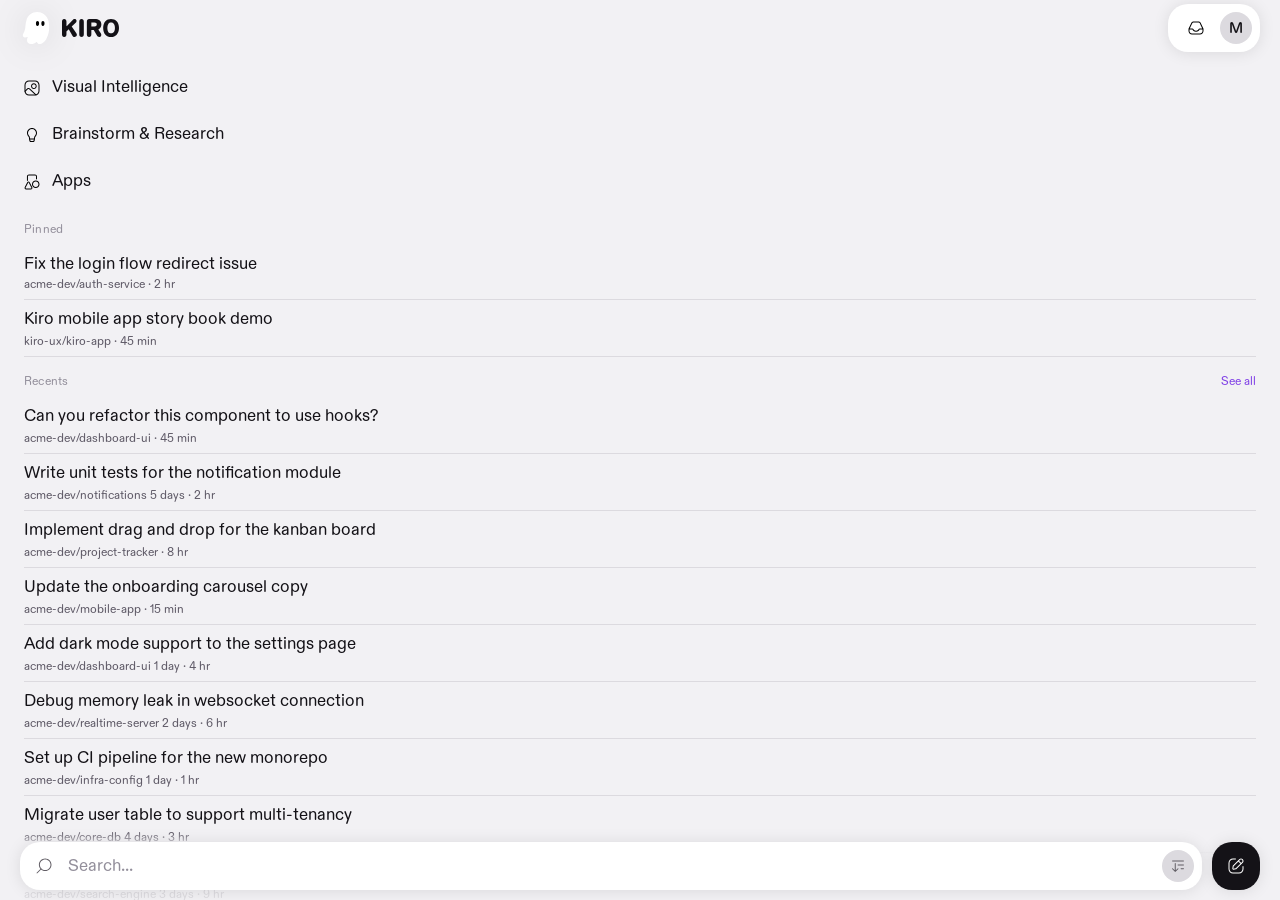
==== index.html @ 3283fa47 "Add new-chat empty-state page (Figma 1:2) Third screen newchat.html, reached from the menu's compose" ====
<!doctype html>
<html lang="en">
<head>
  <meta charset="utf-8" />
  <meta name="viewport" content="width=device-width, initial-scale=1, viewport-fit=cover, user-scalable=no, interactive-widget=resizes-content" />
  <title>Kiro</title>

  <link rel="manifest" href="./manifest.webmanifest" />
  <meta name="theme-color" content="#F2F1F4" />

  <!-- iOS PWA. `default` = dark status-bar glyphs on a light page; the
       page still extends behind the status bar via viewport-fit=cover. -->
  <meta name="apple-mobile-web-app-capable" content="yes" />
  <meta name="mobile-web-app-capable" content="yes" />
  <meta name="apple-mobile-web-app-status-bar-style" content="default" />
  <meta name="apple-mobile-web-app-title" content="Kiro" />
  <link rel="apple-touch-icon" href="./assets/kiro-app.png" />

  <link rel="icon" type="image/png" href="./assets/kiro-app.png" />
  <link rel="stylesheet" href="./styles.css?v=32" />
</head>
<body>
  <div class="app">

    <header class="top-bar">
      <a class="brand" href="#" aria-label="Kiro">
        <img class="brand__ghost" src="./assets/logo-kiro-ghost.svg" alt="" />
        <img class="brand__wordmark" src="./assets/logo-kiro-text.svg" alt="Kiro" />
      </a>
      <div class="top-bar__actions">
        <button class="icon-btn" aria-label="Inbox">
          <img class="icon icon-light" src="./assets/icon-inbox.svg" alt="" />
        </button>
        <button class="avatar-btn" data-sheet="sheet-profile" aria-label="Account">M</button>
      </div>
    </header>

    <main class="content" id="content">
      <section class="menu">

        <!-- Feature pills row -->
        <ul class="feature-list">
          <li>
            <button class="feature-item">
              <img class="icon icon-light" src="./assets/icon-image.svg" alt="" />
              <span class="feature-item__label">Visual Intelligence</span>
            </button>
          </li>
          <li>
            <button class="feature-item">
              <img class="icon icon-light" src="./assets/icon-lightbulb-empty.svg" alt="" />
              <span class="feature-item__label">Brainstorm &amp; Research</span>
            </button>
          </li>
          <li>
            <button class="feature-item">
              <img class="icon icon-light" src="./assets/icon-symbol-misc.svg" alt="" />
              <span class="feature-item__label">Apps</span>
            </button>
          </li>
        </ul>

        <!-- Pinned -->
        <div class="section">
          <header class="section-header">
            <h2 class="section-header__title">Pinned</h2>
          </header>
          <ul class="item-list">
            <li class="item">
              <a class="item__link" href="./chat.html">
                <p class="item__title">Fix the login flow redirect issue</p>
                <p class="item__meta">acme-dev/auth-service · 2 hr</p>
              </a>
            </li>
            <li class="item">
              <p class="item__title">Kiro mobile app story book demo</p>
              <p class="item__meta">kiro-ux/kiro-app · 45 min</p>
            </li>
          </ul>
        </div>

        <!-- Recents -->
        <div class="section">
          <header class="section-header">
            <h2 class="section-header__title">Recents</h2>
            <a class="section-header__action" href="#">See all</a>
          </header>
          <ul class="item-list">
            <li class="item">
              <p class="item__title">Can you refactor this component to use hooks?</p>
              <p class="item__meta">acme-dev/dashboard-ui · 45 min</p>
            </li>
            <li class="item">
              <p class="item__title">Write unit tests for the notification module</p>
              <p class="item__meta">acme-dev/notifications 5 days · 2 hr</p>
            </li>
            <li class="item">
              <p class="item__title">Implement drag and drop for the kanban board</p>
              <p class="item__meta">acme-dev/project-tracker · 8 hr</p>
            </li>
            <li class="item">
              <p class="item__title">Update the onboarding carousel copy</p>
              <p class="item__meta">acme-dev/mobile-app · 15 min</p>
            </li>
            <li class="item">
              <p class="item__title">Add dark mode support to the settings page</p>
              <p class="item__meta">acme-dev/dashboard-ui 1 day · 4 hr</p>
            </li>
            <li class="item">
              <p class="item__title">Debug memory leak in websocket connection</p>
              <p class="item__meta">acme-dev/realtime-server 2 days · 6 hr</p>
            </li>
            <li class="item">
              <p class="item__title">Set up CI pipeline for the new monorepo</p>
              <p class="item__meta">acme-dev/infra-config 1 day · 1 hr</p>
            </li>
            <li class="item">
              <p class="item__title">Migrate user table to support multi-tenancy</p>
              <p class="item__meta">acme-dev/core-db 4 days · 3 hr</p>
            </li>
            <li class="item">
              <p class="item__title">Review and optimize the search query performance</p>
              <p class="item__meta">acme-dev/search-engine 3 days · 9 hr</p>
            </li>
            <li class="item">
              <p class="item__title">Add analytics tracking to checkout flow</p>
              <p class="item__meta">acme-dev/storefront · 7 hr</p>
            </li>
            <li class="item">
              <p class="item__title">Why is this API returning 500 on staging?</p>
              <p class="item__meta">acme-dev/payments-api · 3 hr</p>
            </li>
          </ul>
        </div>

      </section>
    </main>

    <div class="bottom-bar bottom-bar--compose" role="search">
      <div class="search-row">
        <div class="search-field">
          <button class="icon-btn icon-btn--sm" aria-label="Search">
            <img class="icon icon-muted" src="./assets/icon-search.svg" alt="" />
          </button>
          <div class="search-input search-input--static" role="button" aria-label="Search" data-placeholder="Search..."></div>
          <button class="icon-btn icon-btn--inset-circle" aria-label="Sort">
            <img class="icon icon-muted" src="./assets/icon-sort-precedence.svg" alt="" />
          </button>
        </div>
        <a class="compose-btn" href="./newchat.html" aria-label="New chat">
          <img class="icon icon-on-dark" src="./assets/icon-edit.svg" alt="" />
        </a>
      </div>
    </div>

  </div>

  <!-- ============== PROFILE SHEET ============== -->
  <!-- One max-height bottom sheet whose body holds an in-place panel
       stack. Each list row inside the root panel can push a sub-panel
       (settings detail) into view; the back arrow pops back. The X
       close button only appears on the root panel. -->
  <dialog id="sheet-profile" class="sheet sheet--max" aria-labelledby="sheet-profile-title">
    <div class="sheet__panel">
      <div class="sheet__handle" aria-hidden="true"></div>
      <div class="sheet__view-stack">

      <!-- ROOT VIEW: profile / settings list -->
      <section class="sheet__view sheet__view--active" data-view="root">
        <header class="sheet__header">
          <button class="sheet__close" data-close aria-label="Close">
            <img class="icon icon-light" src="./assets/icon-close.svg" alt="" />
          </button>
          <div class="sheet__title-block">
            <h2 class="sheet__title" id="sheet-profile-title">my-email@gmail.com</h2>
            <p class="sheet__subtitle">Signed in with Github</p>
          </div>
          <span aria-hidden="true"></span>
        </header>
        <div class="sheet__body sheet__body--flush">
          <ul class="settings-list">
            <li class="settings-list__group">
              <button class="setting-row">
                <img class="setting-row__icon icon icon-muted" src="./assets/icon-account.svg" alt="" />
                <span class="setting-row__label">Profile</span>
                <img class="setting-row__chevron icon icon-subtle" src="./assets/icon-chevron-right.svg" alt="" />
              </button>
              <button class="setting-row">
                <img class="setting-row__icon icon icon-muted" src="./assets/icon-credit-card.svg" alt="" />
                <span class="setting-row__label">Billing</span>
                <span class="setting-row__value">Pro</span>
                <img class="setting-row__chevron icon icon-subtle" src="./assets/icon-chevron-right.svg" alt="" />
              </button>
              <button class="setting-row">
                <img class="setting-row__icon icon icon-muted" src="./assets/icon-graph-line.svg" alt="" />
                <span class="setting-row__label">Usage</span>
                <span class="setting-row__value">43%</span>
                <img class="setting-row__chevron icon icon-subtle" src="./assets/icon-chevron-right.svg" alt="" />
              </button>
            </li>
            <li class="settings-list__group">
              <button class="setting-row" data-nav="theme">
                <img class="setting-row__icon icon icon-muted" src="./assets/icon-brush.svg" alt="" />
                <span class="setting-row__label">Theme</span>
                <span class="setting-row__value" data-theme-current>System</span>
                <img class="setting-row__chevron icon icon-subtle" src="./assets/icon-chevron-right.svg" alt="" />
              </button>
              <button class="setting-row">
                <img class="setting-row__icon icon icon-muted" src="./assets/icon-globe.svg" alt="" />
                <span class="setting-row__label">Language</span>
                <span class="setting-row__value">English</span>
                <img class="setting-row__chevron icon icon-subtle" src="./assets/icon-chevron-right.svg" alt="" />
              </button>
              <button class="setting-row">
                <img class="setting-row__icon icon icon-muted" src="./assets/icon-bell.svg" alt="" />
                <span class="setting-row__label">Notifications</span>
                <img class="setting-row__chevron icon icon-subtle" src="./assets/icon-chevron-right.svg" alt="" />
              </button>
            </li>
            <li class="settings-list__group">
              <button class="setting-row">
                <img class="setting-row__icon icon icon-muted" src="./assets/icon-question.svg" alt="" />
                <span class="setting-row__label">Help &amp; Feedback</span>
                <img class="setting-row__chevron icon icon-subtle" src="./assets/icon-chevron-right.svg" alt="" />
              </button>
            </li>
            <li class="settings-list__group">
              <button class="setting-row setting-row--terminal">
                <img class="setting-row__icon icon icon-muted" src="./assets/icon-sign-out.svg" alt="" />
                <span class="setting-row__label">Log out</span>
              </button>
            </li>
          </ul>
        </div>
      </section>

      <!-- THEME VIEW -->
      <section class="sheet__view" data-view="theme" hidden>
        <header class="sheet__header">
          <button class="sheet__close" data-back aria-label="Back">
            <img class="icon icon-light" src="./assets/icon-arrow-left.svg" alt="" />
          </button>
          <div class="sheet__title-block">
            <h2 class="sheet__title">Theme</h2>
          </div>
          <span aria-hidden="true"></span>
        </header>
        <div class="sheet__body sheet__body--flush">
          <ul class="option-list" role="radiogroup" aria-label="Theme">
            <li>
              <button class="option-row option-row--selected" data-theme="system" role="radio" aria-checked="true">
                <span class="option-row__label">System</span>
                <img class="option-row__check icon icon-purple" src="./assets/icon-check.svg" alt="Selected" />
              </button>
            </li>
            <li>
              <button class="option-row" data-theme="dark" role="radio" aria-checked="false">
                <span class="option-row__label">Dark</span>
                <img class="option-row__check icon icon-purple" src="./assets/icon-check.svg" alt="Selected" />
              </button>
            </li>
            <li>
              <button class="option-row" data-theme="light" role="radio" aria-checked="false">
                <span class="option-row__label">Light</span>
                <img class="option-row__check icon icon-purple" src="./assets/icon-check.svg" alt="Selected" />
              </button>
            </li>
          </ul>
        </div>
      </section>

      </div><!-- /.sheet__view-stack -->
    </div>
  </dialog>

  <script src="./app.js?v=32"></script>
</body>
</html>
---- styles.css ----
/* ---------- Fonts ---------- */
@font-face {
  font-family: "AWS Diatype Rounded";
  font-weight: 300;
  font-style: normal;
  src: url("./fonts/AWSDiatypeRounded-Light.otf") format("opentype");
  font-display: swap;
}
@font-face {
  font-family: "AWS Diatype Rounded";
  font-weight: 400;
  font-style: normal;
  src: url("./fonts/AWSDiatypeRounded-Regular.otf") format("opentype");
  font-display: swap;
}
@font-face {
  font-family: "AWS Diatype Rounded";
  font-weight: 400;
  font-style: italic;
  src: url("./fonts/AWSDiatypeRounded-RegularItalic.otf") format("opentype");
  font-display: swap;
}
@font-face {
  font-family: "AWS Diatype Rounded";
  font-weight: 500;
  font-style: normal;
  src: url("./fonts/AWSDiatypeRounded-Medium.otf") format("opentype");
  font-display: swap;
}
@font-face {
  font-family: "AWS Diatype Rounded";
  font-weight: 700;
  font-style: normal;
  src: url("./fonts/AWSDiatypeRounded-Heavy.otf") format("opentype");
  font-display: swap;
}
@font-face {
  font-family: "AWS Diatype Rounded";
  font-weight: 700;
  font-style: italic;
  src: url("./fonts/AWSDiatypeRounded-HeavyItalic.otf") format("opentype");
  font-display: swap;
}

/* ---------- Design Tokens ---------- */
:root {
  /* Brand */
  --kiro-purple: #8E47FF;
  --kiro-white:  #FFFFFF;
  --kiro-plack:  #141217;
  --kiro-black:  #0A090B;

  /* Purple scale */
  --purple-100: #D2B6FF;
  --purple-200: #C19AFF;
  --purple-300: #B07FFF;
  --purple-400: #9F63FF;
  --purple-500: #8E48FF;
  --purple-600: #8041E6;
  --purple-700: #723ACC;
  --purple-800: #6332B2;
  --purple-900: #552B99;

  /* Prey (Gray) scale */
  --prey-100: #F2F1F4;
  --prey-200: #DCDADF;
  --prey-300: #C1BEC6;
  --prey-400: #938F9B;
  --prey-500: #5E5966;
  --prey-600: #4A464F;
  --prey-700: #352F3D;
  --prey-750: #28242E;
  --prey-800: #211D25;
  --prey-900: #19161D;

  /* Secondary — Blue */
  --blue-base: #4285F4;
  --blue-100: #DDEFFC; --blue-200: #B6D5FB; --blue-300: #90BAF9;
  --blue-400: #69A0F6; --blue-500: #4285F4; --blue-600: #3B78DC;
  --blue-700: #356AC3; --blue-800: #2E5DAB; --blue-900: #285092;

  /* Secondary — Teal */
  --teal-base: #00BBCC;
  --teal-100: #CCF4F7; --teal-200: #9FE6EB; --teal-300: #72D8DF;
  --teal-400: #45CBD3; --teal-500: #00BBCC; --teal-600: #01919F;
  --teal-700: #017B89; --teal-800: #016571; --teal-900: #014F59;

  /* Secondary — Green */
  --green-base: #00D466;
  --green-100: #CCF4DF; --green-200: #99E9BF; --green-300: #66DFA0;
  --green-400: #33D480; --green-500: #00D466; --green-600: #009B4B;
  --green-700: #008543; --green-800: #006F39; --green-900: #005930;

  /* Secondary — Yellow */
  --yellow-base: #FED300;
  --yellow-100: #FFF7CC; --yellow-200: #FCEB99; --yellow-300: #F6DD66;
  --yellow-400: #F0CF33; --yellow-500: #FED300; --yellow-600: #C6A600;
  --yellow-700: #A38A00; --yellow-800: #807000; --yellow-900: #5C5500;

  /* Secondary — Orange */
  --orange-base: #FF4507;
  --orange-100: #FFE6D5; --orange-200: #FFC6A3; --orange-300: #FFA370;
  --orange-400: #FF7F3D; --orange-500: #FF4507; --orange-600: #D84F00;
  --orange-700: #B84300; --orange-800: #973800; --orange-900: #752D00;

  /* Secondary — Red */
  --red-base: #FF0425;
  --red-100: #FFE0E3; --red-200: #FFB3BB; --red-300: #FF7A88;
  --red-400: #F94359; --red-500: #FF0425; --red-600: #DE112C;
  --red-700: #BC0E26; --red-800: #990B20; --red-900: #770819;

  /* Secondary — Pink */
  --pink-base: #EF15FF;
  --pink-100: #FCDDFE; --pink-200: #F8B4FB; --pink-300: #F28EF7;
  --pink-400: #E65DEB; --pink-500: #EF15FF; --pink-600: #B014BB;
  --pink-700: #9611A1; --pink-800: #7A0E84; --pink-900: #5E0B66;

  /* ---------- Theme: LIGHT (active) ----------
     Source-of-truth surface + foreground tokens. Component styles read
     through these so theming = swap variables. */
  --bg-app:        #F2F1F4;                    /* Prey/100 — page background */
  /* `--chrome-rgb` is the RGB triplet behind the top/bottom translucent
     chrome (consumed via rgba() so we can gradient-fade the alpha).
     Matches --bg-app so the gradient fades into the page seamlessly. */
  --chrome-rgb:    242, 241, 244;              /* Prey/100 */
  --bg-chrome:     rgba(var(--chrome-rgb), 0.85);
  --bg-surface:    #FFFFFF;                    /* raised surfaces (search field, action pill) */
  --bg-inverse:    var(--kiro-plack);          /* always-dark elements (compose btn) */
  --fg-default:    var(--kiro-plack);
  --fg-muted:      var(--prey-500);
  --fg-subtle:     var(--prey-400);
  --fg-accent:     var(--purple-600);          /* "See all" link */
  --fg-on-inverse: var(--kiro-white);          /* text/icons on --bg-inverse */
  --divider:       var(--prey-200);
  --pressed:       rgba(0, 0, 0, 0.04);
  --hairline:      rgba(0, 0, 0, 0.08);
  /* Soft drop shadow used on raised surfaces (search bar, compose btn,
     top-bar action pill). Dark theme uses `none`. */
  --shadow-soft:   0 1px 16px rgba(0, 0, 0, 0.10);
  /* Drop-shadow filter for "floating" SVG icons (e.g. brand ghost).
     Applied via filter:, not box-shadow, so it follows the silhouette. */
  --shadow-icon:   drop-shadow(0 1px 16px rgba(0, 0, 0, 0.10));

  /* Icon tint filters. Source SVGs are white; filter to target color.
     --filter-icon-fg = "match foreground" (theme-aware). */
  --filter-icon-fg:        brightness(0); /* white → black for light theme */
  --filter-icon-muted:     brightness(0) saturate(100%) invert(36%) sepia(7%) saturate(380%) hue-rotate(231deg) brightness(95%) contrast(86%); /* ≈ prey-500 */
  --filter-icon-subtle:    brightness(0) saturate(100%) invert(64%) sepia(7%) saturate(229%) hue-rotate(231deg) brightness(92%) contrast(86%); /* ≈ prey-400 */
  --filter-icon-on-inverse: none; /* stays white on dark surface */

  /* Wordmark fill (logo-kiro-text.svg is filled with Plack #141217). */
  --filter-wordmark: none; /* keep dark on light theme */

  /* ---------- Theme: DARK (commented — restore for dark mode) ----------
  --bg-app:        var(--kiro-black);
  --chrome-rgb:    10, 9, 11;
  --bg-chrome:     rgba(var(--chrome-rgb), 0.85);
  --bg-surface:    var(--prey-800);
  --bg-inverse:    var(--prey-100);
  --fg-default:    var(--kiro-white);
  --fg-muted:      var(--prey-300);
  --fg-subtle:     var(--prey-400);
  --fg-accent:     var(--purple-300);
  --fg-on-inverse: var(--kiro-plack);
  --divider:       var(--prey-700);
  --pressed:       rgba(255, 255, 255, 0.06);
  --hairline:      rgba(255, 255, 255, 0.06);
  --shadow-soft:   none;
  --shadow-icon:   none;

  --filter-icon-fg:        none;
  --filter-icon-muted:     brightness(0) saturate(100%) invert(64%) sepia(7%) saturate(229%) hue-rotate(231deg) brightness(92%) contrast(86%);
  --filter-icon-subtle:    brightness(0) saturate(100%) invert(80%) sepia(5%) saturate(150%) hue-rotate(231deg);
  --filter-icon-on-inverse: brightness(0);

  --filter-wordmark: invert(1) brightness(2);
  ---------------------------------------------------------------- */

  /* Fixed-bar heights (excluding safe-area) */
  --top-bar-h:    56px;
  --bottom-bar-h: 68px;

  /* Font stacks */
  --font-ui:     "AWS Diatype Rounded", -apple-system, BlinkMacSystemFont, "Helvetica Neue", Arial, sans-serif;
  --font-system: -apple-system, BlinkMacSystemFont, "SF Pro Text", "SF Pro", "Helvetica Neue", Arial, sans-serif;
  --font-mono:   Menlo, ui-monospace, SFMono-Regular, "SF Mono", Consolas, monospace;

  /* ---------- Typography ramps (single source of truth) ----------
     Each ramp is a font: shorthand. Components consume these via
     `font: var(--type-X);` instead of copying values — so adjusting a
     ramp here updates every component that uses it. */
  --type-h1:        400 28px/34px var(--font-ui);
  --type-h2:        600 22px/28px var(--font-ui);
  --type-h3:        600 20px/25px var(--font-ui);
  --type-h4:        500 15px/20px var(--font-ui);
  --type-primary:   400 17px/23px var(--font-ui);
  --type-secondary: 400 15px/20px var(--font-ui);
  --type-comment:   italic 400 15px/20px var(--font-ui);
  --type-caption:   400 12px/16px var(--font-ui);
  --type-micro:     400 11px/11px var(--font-ui);
  --type-code:      400 15px/23px var(--font-mono);
  --type-code-sm:   400 13px/20px var(--font-mono);
}

/* ---------- Page-to-page slide (same-document View Transitions) ----------
   Cross-document VT is unreliable in iOS PWA standalone, so app.js
   does SPA-style navigation: fetch the new page, swap .app + dialogs
   in the DOM, all inside `document.startViewTransition()`. The browser
   snapshots the old + new states and animates between them — no white
   flash, no JS-induced lag between leaving and entering animations.

   The direction is set on documentElement via `data-transition` right
   before the transition starts. */
::view-transition-group(root) {
  animation-duration: 0.32s;
  animation-timing-function: cubic-bezier(0.32, 0.72, 0, 1);
}
[data-transition="forward"]::view-transition-old(root) { animation: page-out-left 0.32s cubic-bezier(0.32, 0.72, 0, 1) both; }
[data-transition="forward"]::view-transition-new(root) { animation: page-in-right 0.32s cubic-bezier(0.32, 0.72, 0, 1) both; }
[data-transition="back"]::view-transition-old(root)    { animation: page-out-right 0.32s cubic-bezier(0.32, 0.72, 0, 1) both; }
[data-transition="back"]::view-transition-new(root)    { animation: page-in-left 0.32s cubic-bezier(0.32, 0.72, 0, 1) both; }

@keyframes page-out-left  { to   { transform: translateX(-30%); opacity: 0.5; } }
@keyframes page-in-right  { from { transform: translateX(100%); } }
@keyframes page-out-right { to   { transform: translateX(100%); } }
@keyframes page-in-left   { from { transform: translateX(-30%); opacity: 0.5; } }

/* ---------- Reset ---------- */
*,
*::before,
*::after {
  box-sizing: border-box;
}

html,
body {
  margin: 0;
  padding: 0;
  height: 100%;
  background: var(--bg-app);
  color: var(--fg-default);
  font-family: var(--font-ui);
  font-size: 17px;
  line-height: 22px;
  -webkit-font-smoothing: antialiased;
  -webkit-text-size-adjust: 100%;
  text-rendering: optimizeLegibility;
  overscroll-behavior-y: none;
}

body {
  /* Hard-lock the document so iOS can't scroll the layout viewport
     when the on-screen keyboard opens. Without this, focusing an input
     causes iOS to push the layout up and our `position: fixed` chrome
     rides off-screen. Scrolling happens inside .content. */
  position: fixed;
  inset: 0;
  overflow: hidden;
}

button {
  font-family: inherit;
  color: inherit;
  background: transparent;
  border: 0;
  padding: 0;
  cursor: pointer;
  -webkit-tap-highlight-color: transparent;
}

img {
  display: block;
  max-width: 100%;
}

/* ---------- Typography ramps ---------- */
.h1       { font: var(--type-h1); margin: 0; }
.h2       { font: var(--type-h2); margin: 0; }
.h3       { font: var(--type-h3); margin: 0; }
.h4       { font: var(--type-h4); margin: 0; }
.primary  { font: var(--type-primary); margin: 0; }
.secondary{ font: var(--type-secondary); margin: 0; color: var(--fg-muted); }
.comment  { font: var(--type-comment); margin: 0; color: var(--fg-muted); }
.caption  { font: var(--type-caption); margin: 0; }
.micro    { font: var(--type-micro); margin: 0; }
.code     { font: var(--type-code); letter-spacing: -0.03em; }
.code-sm  { font: var(--type-code-sm); letter-spacing: -0.03em; }

/* Inline emphasis. The browser's UA stylesheet sets <strong>/<b> to
   `font-weight: bold` (= 700); we override to 600 so emphasis matches
   the bold tier the ramp uses (h2/h3/h4 are all 600). */
strong, b { font-weight: 500; }

/* ---------- Icon color via CSS filter ----------
   Source SVGs are white. Filters tint white -> target color. The four
   classes are semantic — they read theme-aware filter variables so
   swapping themes only requires changing the :root vars. */
.icon {
  width: 16px;
  height: 16px;
  display: block;
}
.icon-light  { filter: var(--filter-icon-fg); }        /* theme foreground */
.icon-muted  { filter: var(--filter-icon-muted); }     /* secondary gray  */
.icon-subtle { filter: var(--filter-icon-subtle); }    /* tertiary gray   */
.icon-on-dark{ filter: var(--filter-icon-on-inverse); }/* always white-ish on --bg-inverse */
.icon-dark   { filter: brightness(0) saturate(100%); } /* always solid black */
.icon-purple { filter: brightness(0) saturate(100%) invert(35%) sepia(85%) saturate(3504%) hue-rotate(257deg) brightness(102%) contrast(102%); }

/* ---------- App shell ----------
   `.app` is sized to the VISUAL viewport by app.js (its height is set
   to `window.visualViewport.height` and it's translated by
   `visualViewport.offsetTop`). That makes it shrink to the area above
   the iOS keyboard, so the absolutely-positioned top/bottom bars and
   the scrollable content all track the visible region instead of the
   layout viewport. The `100lvh` here is just the pre-JS fallback. */
html, body { height: 100lvh; }
.app {
  position: fixed;
  top: 0;
  left: 0;
  right: 0;
  height: 100lvh;
  background: var(--bg-app);
}
@supports not (height: 100lvh) {
  html, body, .app { height: 100vh; }
}

/* ---------- Top bar ----------
   - `position: absolute` relative to .app (NOT fixed to the layout
     viewport) so it tracks the JS-resized .app and stays put when the
     iOS keyboard opens.
   - Includes env(safe-area-inset-top) of padding so its inner row
     clears the iOS status bar (which overlays translucently). */
.top-bar {
  position: absolute;
  top: 0;
  left: 0;
  right: 0;
  z-index: 10;
  height: calc(var(--top-bar-h) + env(safe-area-inset-top));
  padding: env(safe-area-inset-top) max(20px, env(safe-area-inset-right)) 0 max(20px, env(safe-area-inset-left));
  display: flex;
  align-items: center;
  justify-content: space-between;
  gap: 16px;
  /* Gradient that fades the BOTTOM edge of the top bar into the
     scrolling content beneath. No backdrop-filter: a blur on top of a
     translucent gradient produces a soupy double-treatment that the
     design intentionally avoids. */
  background: linear-gradient(
    to top,
    rgba(var(--chrome-rgb), 0) 0%,
    rgba(var(--chrome-rgb), 0.85) 30%,
    rgba(var(--chrome-rgb), 0.85) 100%
  );
}

.brand {
  display: inline-flex;
  align-items: center;
  gap: 10px;
  text-decoration: none;
  color: inherit;
  height: 48px;
}
.brand__ghost {
  height: 32px;
  width: auto;
  /* Floating ghost — drop-shadow follows the silhouette. Token swaps
     to `none` in dark theme via --shadow-icon. */
  filter: var(--shadow-icon);
}
.brand__wordmark {
  height: 18px;
  width: auto;
  /* SVG is filled with Plack; --filter-wordmark inverts on dark theme. */
  filter: var(--filter-wordmark);
}

/* Top-bar action pill — one container that holds two independent tap
   targets (inbox + avatar). The pill itself carries the bg + shadow;
   the children are flat. Matches Figma `header > overflow` (84x48,
   20-radius, white, drop-shadow 0/1/16 rgba(0,0,0,0.10)). */
.top-bar__actions {
  display: inline-flex;
  align-items: center;
  gap: 12px;
  height: 48px;
  padding: 0 8px 0 16px;
  background: var(--bg-surface);
  border-radius: 20px;
  box-shadow: var(--shadow-soft);
}

/* Default icon button — flat, used both inside the search field and
   inside the top-bar action pill. */
.icon-btn {
  width: 32px;
  height: 32px;
  display: inline-flex;
  align-items: center;
  justify-content: center;
  border-radius: 16px;
  background: transparent;
}
.icon-btn--sm { width: 32px; height: 32px; }
.icon-btn:active { background: var(--pressed); }

/* Inbox sits inside the action pill — no own bg, smaller hit box. */
.top-bar__actions .icon-btn {
  width: 24px;
  height: 32px;
  border-radius: 8px;
}

/* Avatar circle inside the action pill: 32x32, Prey/200 bg, dark "M". */
.avatar-btn {
  width: 32px;
  height: 32px;
  border-radius: 50%;
  background: var(--prey-200);
  color: var(--fg-default);
  font: var(--type-h4);                /* H4 */
  display: inline-flex;
  align-items: center;
  justify-content: center;
  flex: 0 0 auto;
}
.avatar-btn:active { background: var(--prey-300); }

/* ---------- Scrollable content ----------
   Fills the entire app shell. The fixed bars overlay it, so we pad
   the top and bottom by each bar's full height so the first/last bits
   of content aren't hidden behind them. */
.content {
  position: absolute;
  inset: 0;
  overflow-y: auto;
  overflow-x: hidden;
  -webkit-overflow-scrolling: touch;
  padding-top: calc(var(--top-bar-h) + env(safe-area-inset-top));
  padding-bottom: calc(var(--bottom-bar-h) + env(safe-area-inset-bottom));
  padding-left: env(safe-area-inset-left);
  padding-right: env(safe-area-inset-right);
}

/* ---------- Bottom bar (fixed) ----------
   Search + compose row. Pinned to the very bottom of the viewport so
   the input stays in reach. Its inner row sits above the home
   indicator; the gradient fade fills the safe-area zone and softly
   meets the scrolling content above. */
.bottom-bar {
  position: absolute;
  bottom: 0;
  left: 0;
  right: 0;
  z-index: 10;
  height: calc(var(--bottom-bar-h) + env(safe-area-inset-bottom));
  padding:
    10px
    max(20px, env(safe-area-inset-right))
    calc(10px + env(safe-area-inset-bottom))
    max(20px, env(safe-area-inset-left));
  background: linear-gradient(
    to bottom,
    rgba(var(--chrome-rgb), 0) 0%,
    rgba(var(--chrome-rgb), 0.85) 20%,
    rgba(var(--chrome-rgb), 0.85) 100%
  );
  /* No backdrop-filter — see top-bar note. */
}

.search-row {
  display: flex;
  align-items: center;
  gap: 10px;
  height: 48px;
}

.search-field {
  flex: 1;
  display: flex;
  align-items: center;
  gap: 4px;
  height: 48px;
  padding: 0 8px;
  background: var(--bg-surface);
  border-radius: 20px;
  box-shadow: var(--shadow-soft);
}

/* Search / chat input fields are <div contenteditable>, not <input>,
   so iOS doesn't attach the Form Assistant accessory bar (the row of
   ^ ⋁ ✓ above the keyboard). Placeholder is faked via a `::before`
   that reads `data-placeholder`, shown only while the field is empty
   and unfocused. */
.search-input {
  flex: 1;
  min-width: 0;
  height: 100%;
  background: transparent;
  border: 0;
  outline: none;
  color: var(--fg-default);
  font: var(--type-primary);                /* Primary */
  padding: 0 4px;
  display: flex;
  align-items: center;
  cursor: text;
  -webkit-user-select: text;
  user-select: text;
}
.search-input:empty:not(:focus)::before {
  content: attr(data-placeholder);
  color: var(--fg-subtle);
}
/* Menu search is a static affordance (a future dedicated search page),
   not an editable field — no keyboard, just a tappable target. */
.search-input--static {
  cursor: pointer;
}
.search-input--static::before {
  content: attr(data-placeholder);
  color: var(--fg-subtle);
}

.compose-btn {
  width: 48px;
  height: 48px;
  border-radius: 20px;
  background: var(--bg-inverse);
  color: var(--fg-on-inverse);
  display: inline-flex;
  align-items: center;
  justify-content: center;
  flex: 0 0 auto;
  box-shadow: var(--shadow-soft);
  text-decoration: none;
}
.compose-btn:active { opacity: 0.85; }

/* ---------- New-chat empty state (newchat.html) ---------- */
.empty-state {
  min-height: 100%;
  display: flex;
  flex-direction: column;
  align-items: center;
  justify-content: center;
  gap: 12px;
  padding: 24px;
  text-align: center;
}
.empty-state__ghost {
  width: 39px;
  height: 48px;
  filter: var(--shadow-icon);
}
.empty-state__text {
  display: flex;
  flex-direction: column;
  align-items: center;
  gap: 4px;
}
.empty-state__title {
  margin: 0;
  font: var(--type-h3);                /* H3 */
  color: var(--fg-default);
}
.empty-state__subtitle {
  margin: 0;
  font: var(--type-secondary);         /* Secondary */
  color: var(--fg-muted);
}

/* Bottom-bar variant: a single dashed "Connect to a repo" CTA button
   instead of a text input (Figma node 1:2). */
.bottom-bar--connect .connect-btn {
  display: flex;
  align-items: center;
  gap: 4px;
  width: 100%;
  height: 48px;
  padding: 8px;
  background: var(--bg-surface);
  border: 1px dashed var(--prey-300);
  border-radius: 20px;
  text-align: left;
  cursor: pointer;
}
.bottom-bar--connect .connect-btn:active { background: var(--prey-100); }
.connect-btn__icon {
  width: 32px;
  height: 32px;
  display: inline-flex;
  align-items: center;
  justify-content: center;
  flex: 0 0 auto;
}
.connect-btn__label {
  flex: 1;
  min-width: 0;
  font: var(--type-primary);           /* Primary */
  color: var(--fg-subtle);
  white-space: nowrap;
  overflow: hidden;
  text-overflow: ellipsis;
}

/* ---------- Menu screen ----------
   List rows stay edge-to-edge so tap area + :active highlight cover
   the full row. The divider line is drawn by a ::after pseudo-element
   inset 24px on each side, so it aligns with the content (which has
   24px horizontal padding) instead of running from screen edge to
   screen edge. */
.menu {
  display: flex;
  flex-direction: column;
  padding: 8px 0 24px;
}

/* Shared inset-divider rule. The `--row-inset` knob lets a parent
   override the inset if a screen needs a different alignment.
   Feature pills don't get a divider (they read as a tight grouping
   above the Pinned section). */
.item {
  --row-inset: 24px;
  position: relative;
}
.item::after {
  content: "";
  position: absolute;
  left:  var(--row-inset);
  right: var(--row-inset);
  bottom: 0;
  height: 1px;
  background: var(--divider);
  pointer-events: none;
}

/* Feature pills */
.feature-list {
  list-style: none;
  margin: 0;
  padding: 0;
  display: flex;
  flex-direction: column;
}
.feature-item {
  display: flex;
  align-items: center;
  gap: 12px;
  width: 100%;
  min-height: 46px;
  padding: 12px 24px;
  color: var(--fg-default);
}
.feature-item:active { background: var(--pressed); }
.feature-item__label {
  font: var(--type-primary);                /* Primary */
}

/* Section header — no rule below it. */
.section {
  display: flex;
  flex-direction: column;
}
.section-header {
  display: flex;
  align-items: center;
  justify-content: space-between;
  padding: 16px 24px 8px;
}
.section-header__title {
  margin: 0;
  font: var(--type-caption);                /* Caption */
  color: var(--fg-subtle);
  letter-spacing: 0.02em;
}
.section-header__action {
  font: var(--type-caption);                /* Caption */
  color: var(--fg-accent);
  text-decoration: none;
}
.section-header__action:active { opacity: 0.7; }

/* Item list */
.item-list {
  list-style: none;
  margin: 0;
  padding: 0;
}
.item {
  display: flex;
  flex-direction: column;
  gap: 2px;
  padding: 8px 24px;
  cursor: pointer;
}
.item:active { background: var(--pressed); }
.item__title {
  margin: 0;
  font: var(--type-primary);                /* Primary */
  color: var(--fg-default);
  /* Truncate to a single line like the Figma mock */
  overflow: hidden;
  text-overflow: ellipsis;
  white-space: nowrap;
}
.item__meta {
  margin: 0;
  font: var(--type-caption);                /* Caption */
  color: var(--fg-muted);
  overflow: hidden;
  text-overflow: ellipsis;
  white-space: nowrap;
}

/* =============================================================
   Chat screen (chat.html)
   ============================================================= */

/* Top-bar variant: pill menu button + left-aligned model selector +
   shared-pill right actions. Visual conventions stay aligned with the
   menu screen — same pill radius, same shadow, same safe-area math.
   Horizontal padding matches the bottom bar (20px) for symmetry. */
.top-bar--chat {
  gap: 12px;
  padding-left:  max(20px, env(safe-area-inset-left));
  padding-right: max(20px, env(safe-area-inset-right));
}

/* Single-button pill, used for the menu / back button on the chat
   screen. Same 48x48 / 20-radius / soft shadow as .top-bar__actions. */
.icon-btn--pill {
  width: 48px;
  height: 48px;
  border-radius: 20px;
  background: var(--bg-surface);
  box-shadow: var(--shadow-soft);
  text-decoration: none;
}
.icon-btn--pill:active { background: var(--prey-100); }

/* Small inset button used inside a parent pill / chat input.
   32x32, Prey/200 background. Two shapes:
     --inset-circle  = fully round (M avatar on menu, mic in chat input)
     --inset-rounded = squircle with 10px radius (new-chat on chat top bar)
   Chained with .icon-btn so the descendant rule `.top-bar__actions
   .icon-btn` (specificity 0,2,0) can't shrink them. */
.icon-btn.icon-btn--inset-circle,
.icon-btn.icon-btn--inset-rounded {
  width: 32px;
  height: 32px;
  background: var(--prey-200);
  flex: 0 0 auto;
}
.icon-btn.icon-btn--inset-circle  { border-radius: 50%; }
.icon-btn.icon-btn--inset-rounded { border-radius: 10px; }
.icon-btn.icon-btn--inset-circle:active,
.icon-btn.icon-btn--inset-rounded:active { background: var(--prey-300); }

/* Title block — left-aligned model selector + meta line. */
.chat-title {
  flex: 1;
  min-width: 0;
  display: flex;
  flex-direction: column;
  align-items: flex-start;
  justify-content: center;
  gap: 0;
}
.chat-title__selector {
  display: inline-flex;
  align-items: center;
  gap: 4px;
  background: transparent;
  padding: 0;
  max-width: 100%;
}
.chat-title__selector:active { opacity: 0.6; }
.chat-title__name {
  font: var(--type-h4);                /* H4 */
  color: var(--fg-default);
  white-space: nowrap;
  overflow: hidden;
  text-overflow: ellipsis;
}
.chat-title__caret { width: 16px; height: 16px; flex: 0 0 auto; }
.chat-title__meta {
  font: var(--type-micro);                /* Micro */
  color: var(--fg-muted);
  white-space: nowrap;
  overflow: hidden;
  text-overflow: ellipsis;
}

/* -------- Conversation -------- */

/* Figma `chat thread` (node 22:407): container padding 16/24/16/24.
   The rhythm has two scales:
     • inside an "agent response" (a chunk of agent text + op rows +
       asides + the action toolbar): 8px between rows
     • between the agent response and a user message: 16px
   We get both from a uniform 8px gap + 8px margin around user bubbles
   — no extra wrapper element needed. */
.conversation {
  display: flex;
  flex-direction: column;
  gap: 8px;
  padding: 16px 24px 24px;
}

.msg { display: flex; flex-direction: column; gap: 8px; }

.msg__text {
  margin: 0;
  font: var(--type-primary);                /* Primary */
  color: var(--fg-default);
}
.msg__text + .msg__text { margin-top: 0; }

.msg__list {
  margin: 0;
  padding-left: 20px;
  display: flex;
  flex-direction: column;
  gap: 2px;
  font: var(--type-primary);                /* Primary */
}

/* User message: right-aligned light-purple bubble. Figma spec:
   padding 12 all sides, Purple/600 @ 10% fill. The 8px block margin
   combines with the conversation's 8px gap to give a 16px breathing
   gap at every user ↔ agent boundary while leaving agent-internal
   rows at 8px. */
.msg--user {
  align-self: flex-end;
  max-width: 85%;
  margin: 8px 0;
  padding: 12px;
  background: rgba(128, 65, 230, 0.10);  /* Purple/600 @ 10% */
  border-radius: 16px 0 16px 16px;
}
.msg--user .msg__text { color: var(--purple-900); }
.msg--user .inline-code {
  background: rgba(85, 43, 153, 0.10);
  color: var(--purple-900);
}

/* Agent message: full-row text, no bubble. */
.msg--agent { align-self: stretch; }

/* Inline code (kept neutral on agent text, theme-color on user bubble) */
.inline-code {
  font: var(--type-code);                /* Code */
  background: rgba(0, 0, 0, 0.05);
  border-radius: 5px;
  padding: 1px 5px;
}

/* "Thinking" / secondary aside under an agent message. */
.msg__aside {
  margin: 0;
  padding: 0 0 0 12px;
  border-left: 2px solid var(--divider);
  color: var(--fg-muted);
  font: var(--type-comment);                /* Comment */
}
.msg__aside .inline-code { font-style: normal; }

/* Action row under each agent message (copy / share / 👍 / 👎 / retry).
   Figma "Chat Artifact Actions": gap 8px, sits flush at the 12px
   rhythm of the chat thread. */
.msg__actions {
  display: flex;
  align-items: center;
  gap: 8px;
  margin-top: 0;
}
.msg-action {
  width: 32px;
  height: 32px;
  border-radius: 8px;
  display: inline-flex;
  align-items: center;
  justify-content: center;
  background: transparent;
}
.msg-action:active { background: var(--pressed); }

/* -------- Agent operation row ----------
   Flat single-line row — NO container, NO bg, NO shadow. Tapping
   opens a bottom-sheet modal with the full detail (.sheet below).
   The chevron hints that tapping reveals more. */

/* Figma `agent-operation` component (23:6301): 20px content row with
   8px top/bottom padding (total ~36px tall) for a comfortable tap
   target, gap 6 between icon / kind / title / pill / chevron. The
   parent .msg supplies the 8px sibling gap; the 8px padding here
   pushes visible whitespace to 16px while keeping the whole row
   tappable. */
.op-row {
  display: flex;
  align-items: center;
  gap: 6px;
  width: 100%;
  padding: 8px 0;
  min-height: 36px;
  background: transparent;
  border: 0;
  text-align: left;
  cursor: pointer;
  color: inherit;
}
.op-row:active { opacity: 0.6; }

.op-row__icon {
  width: 16px;
  height: 16px;
  flex: 0 0 auto;
}

.op-row__kind {
  font: var(--type-secondary);                /* Secondary */
  color: var(--fg-muted);
  flex: 0 0 auto;
}
.op-row__title {
  flex: 1;
  min-width: 0;
  font: var(--type-code-sm);                /* Code-sm */
  color: var(--fg-muted);
  white-space: nowrap;
  overflow: hidden;
  text-overflow: ellipsis;
}

/* Inline file pill (e.g. "TS util.ts"): small gray rounded chip. */
.op-row__filepill {
  display: inline-flex;
  align-items: center;
  gap: 4px;
  padding: 1px 6px;
  background: var(--prey-200);
  border-radius: 5px;
  font: var(--type-code-sm);                /* Code-sm */
  color: var(--fg-muted);
  flex: 0 0 auto;
}
.op-row__filepill__ext {
  color: var(--yellow-700);
  font: var(--type-micro);                /* Micro */
  padding: 0 4px;
  letter-spacing: 0.02em;
  text-transform: uppercase;
}

/* Status / count badges on the right edge of the row. */
.op-row__pill {
  font: var(--type-caption);                /* Caption */
  padding: 3px 8px;
  border-radius: 999px;
  letter-spacing: 0.02em;
  flex: 0 0 auto;
}
.op-row__pill--ok   { background: var(--green-100); color: var(--green-700); }
.op-row__pill--fail { background: var(--red-100);   color: var(--red-700); }
.op-row__pill--warn { background: var(--yellow-100); color: var(--yellow-700); }

.op-row__stat { font: var(--type-code-sm); flex: 0 0 auto; }  /* Code-sm */
.op-row__stat--add { color: var(--green-700); }
.op-row__stat--del { color: var(--red-700); }

.op-row__chevron { width: 16px; height: 16px; flex: 0 0 auto; }

/* -------- Bottom sheet modal ----------
   Built on top of <dialog> so we get free focus management + ESC to
   close + native ::backdrop. Two height variants:
     .sheet--half  → 50dvh
     .sheet--max   → ~92dvh (leaves ~60px under the status bar) */

/* The <dialog> element needs to fill the visual viewport explicitly —
   UA stylesheet sets width/height to fit-content, which collapses the
   box and leaves the bottom-anchored panel invisible.
   Open/close animation uses `@starting-style` + `transition-behavior:
   allow-discrete` (Safari 17.4+) so the dialog fades + the panel
   slides up ~10% on open, and reverses on close. */
dialog.sheet {
  position: fixed;
  top: 0;
  left: 0;
  right: 0;
  bottom: 0;
  width: auto;
  height: auto;
  max-width: none;
  max-height: none;
  margin: 0;
  padding: 0;
  border: 0;
  background: transparent;
  color: inherit;
  overflow: visible;
  opacity: 0;
  transition:
    opacity 0.24s ease,
    display 0.24s allow-discrete,
    overlay 0.24s allow-discrete;
}
dialog.sheet[open] { opacity: 1; }
@starting-style {
  dialog.sheet[open] { opacity: 0; }
}

dialog.sheet::backdrop {
  background-color: rgba(0, 0, 0, 0);
  backdrop-filter: blur(2px);
  -webkit-backdrop-filter: blur(2px);
  transition:
    background-color 0.24s ease,
    display 0.24s allow-discrete,
    overlay 0.24s allow-discrete;
}
dialog.sheet[open]::backdrop {
  background-color: rgba(0, 0, 0, 0.40);
}
@starting-style {
  dialog.sheet[open]::backdrop { background-color: rgba(0, 0, 0, 0); }
}

/* Floating panel — 8px from screen edges per Figma 131:11425. The
   asymmetric corner radii (36px top, 56px bottom) come from the same
   spec. `overflow: hidden` clips the inner views to that shape. */
.sheet__panel {
  position: absolute;
  left: 8px;
  right: 8px;
  bottom: 8px;
  display: flex;
  flex-direction: column;
  background: var(--bg-surface);
  border-radius: 36px 36px 56px 56px;
  overflow: hidden;
  padding-bottom: env(safe-area-inset-bottom);
  box-shadow: 0 -8px 32px rgba(0, 0, 0, 0.12);
  max-height: calc(100dvh - 60px - 8px);
  transform: translateY(10%);
  transition:
    transform 0.28s cubic-bezier(0.32, 0.72, 0, 1),
    height 0.28s cubic-bezier(0.32, 0.72, 0, 1);
}
dialog.sheet[open] .sheet__panel { transform: translateY(0); }
@starting-style {
  dialog.sheet[open] .sheet__panel { transform: translateY(10%); }
}
.sheet--half .sheet__panel { height: 50dvh; }
.sheet--max  .sheet__panel { height: calc(100dvh - 60px - 8px); }

.sheet__handle {
  width: 36px;
  height: 5px;
  border-radius: 999px;
  background: var(--prey-300);
  margin: 8px auto 4px;
  flex: 0 0 auto;
}

.sheet__header {
  display: grid;
  grid-template-columns: 48px 1fr 48px;
  align-items: center;
  padding: 8px 16px 16px;
  flex: 0 0 auto;
}
/* 48×48 with 20px radius — same shape as the top-bar `.icon-btn--pill`
   on the menu screen, NOT a circle (which would need radius = 24). */
.sheet__close {
  width: 48px;
  height: 48px;
  border-radius: 20px;
  background: var(--bg-surface);
  box-shadow: var(--shadow-soft);
  display: inline-flex;
  align-items: center;
  justify-content: center;
}
.sheet__close:active { background: var(--prey-100); }
.sheet__title-block {
  text-align: center;
  display: flex;
  flex-direction: column;
  align-items: center;
  gap: 2px;
  min-width: 0;
}
.sheet__title {
  margin: 0;
  font: var(--type-h4);                /* H4 */
  color: var(--fg-default);
}
.sheet__subtitle {
  margin: 0;
  font: var(--type-caption);                /* Caption */
  color: var(--fg-muted);
}

.sheet__body {
  flex: 1;
  overflow-y: auto;
  -webkit-overflow-scrolling: touch;
  padding: 0 16px 24px;
}
/* List-style bodies use 0 horizontal padding so rows can render edge-
   to-edge and own their own inset. */
.sheet__body--flush { padding-left: 0; padding-right: 0; }

/* ---------- Sheet view stack ----------
   A single sheet can contain multiple views (root settings + drill-in
   sub-panels). They all overlap inside .sheet__view-stack; only one
   is fully visible at a time. Forward navigation pushes the previous
   view to the left while the next slides in from the right (and the
   reverse for going back).

   Forward = depth grows (root → theme). Back = depth shrinks. */
.sheet__view-stack {
  position: relative;
  flex: 1;
  min-height: 0;
  overflow: hidden;
}

.sheet__view {
  position: absolute;
  inset: 0;
  display: flex;
  flex-direction: column;
  /* Opaque background is critical — without it the leaving view shows
     through the entering view during the slide, which looks buggy. */
  background: var(--bg-surface);
}
.sheet__view[hidden] { display: none; }

/* Forward push: previous view slides 30% left as the new one rides in
   from 100% right. Symmetric pop for going back. */
.sheet__view--enter-from-right { animation: sheet-view-in-right 0.28s cubic-bezier(0.32, 0.72, 0, 1) both; }
.sheet__view--leave-to-left    { animation: sheet-view-out-left 0.28s cubic-bezier(0.32, 0.72, 0, 1) both; }
.sheet__view--enter-from-left  { animation: sheet-view-in-left 0.28s cubic-bezier(0.32, 0.72, 0, 1) both; }
.sheet__view--leave-to-right   { animation: sheet-view-out-right 0.28s cubic-bezier(0.32, 0.72, 0, 1) both; }

@keyframes sheet-view-in-right  { from { transform: translateX(100%); } to { transform: translateX(0); } }
@keyframes sheet-view-out-left  { from { transform: translateX(0); }    to { transform: translateX(-30%); } }
@keyframes sheet-view-in-left   { from { transform: translateX(-30%); } to { transform: translateX(0); } }
@keyframes sheet-view-out-right { from { transform: translateX(0); }    to { transform: translateX(100%); } }

/* ---------- Settings list (profile sheet) ---------- */
.settings-list {
  list-style: none;
  margin: 0;
  padding: 0;
}
/* Groups stack edge-to-edge for the tap target / :active highlight,
   but the divider between them is inset 20px on each side to match
   the panel's content padding. */
.settings-list__group {
  position: relative;
  padding: 4px 0;
}
.settings-list__group:not(:last-child)::after {
  content: "";
  position: absolute;
  left: 20px;
  right: 20px;
  bottom: 0;
  height: 1px;
  background: var(--divider);
  pointer-events: none;
}

.setting-row {
  display: flex;
  align-items: center;
  gap: 16px;
  width: 100%;
  min-height: 48px;
  padding: 8px 20px;
  background: transparent;
  border: 0;
  cursor: pointer;
  text-align: left;
  color: inherit;
}
.setting-row:active { background: var(--pressed); }

.setting-row__icon {
  width: 20px;
  height: 20px;
  flex: 0 0 auto;
}
.setting-row__label {
  flex: 1;
  font: var(--type-primary);                /* Primary */
  color: var(--fg-default);
}
.setting-row__value {
  font: var(--type-secondary);              /* Secondary */
  color: var(--fg-muted);
  flex: 0 0 auto;
}
/* Chevron container 20×20 (the SVG glyph itself is ~6×11 within the
   16×16 viewBox, so the larger container brings the visible chevron
   up to the ~16px the design calls for). */
.setting-row__chevron {
  width: 20px;
  height: 20px;
  flex: 0 0 auto;
}
/* Rows like "Log out" don't drill into anything. */
.setting-row--terminal { color: var(--fg-default); }

/* ---------- Option list (radio rows, e.g. theme) ---------- */
.option-list {
  list-style: none;
  margin: 0;
  padding: 4px 0;
}
.option-row {
  display: flex;
  align-items: center;
  gap: 16px;
  width: 100%;
  min-height: 48px;
  padding: 8px 24px;
  background: transparent;
  border: 0;
  cursor: pointer;
  text-align: left;
  color: inherit;
}
.option-row:active { background: var(--pressed); }
.option-row__label {
  flex: 1;
  font: var(--type-primary);                /* Primary */
  color: var(--fg-default);
}
.option-row__check {
  width: 16px;
  height: 16px;
  flex: 0 0 auto;
  visibility: hidden;
}
.option-row--selected .option-row__check { visibility: visible; }

.sheet__section-label {
  margin: 12px 0 6px;
  font: var(--type-caption);                /* Caption */
  color: var(--fg-subtle);
  letter-spacing: 0.02em;
}

.sheet__code {
  margin: 0;
  padding: 12px;
  font: var(--type-code-sm);                /* Code-sm */
  background: var(--prey-100);
  border-radius: 10px;
  color: var(--fg-default);
  overflow-x: auto;
  white-space: pre;
}

.sheet__diff {
  margin: 0;
  padding: 0;
  font: var(--type-code);                /* Code */
  background: var(--prey-100);
  color: var(--fg-default);
  overflow-x: auto;
  white-space: pre;
  display: grid;
  grid-template-columns: auto 1fr;
}
.sheet__diff .ln {
  color: var(--fg-subtle);
  padding: 0 14px;
  user-select: none;
  text-align: right;
}
.sheet__diff .code { padding: 0 8px 0 0; }
.sheet__diff .row-add .ln,
.sheet__diff .row-add .code { background: var(--green-100); color: var(--green-900); }
.sheet__diff .row-del .ln,
.sheet__diff .row-del .code { background: var(--red-100); color: var(--red-900); text-decoration: line-through; }

/* Code highlighting tokens shared by .sheet__code and inline op bodies. */
.hl-prompt   { color: var(--green-700); }
.hl-comment  { color: var(--fg-subtle); }
.hl-string   { color: var(--orange-700); }
.hl-keyword  { color: var(--purple-700); }
.hl-hash     { color: var(--blue-700); }
.hl-added    { color: var(--green-700); display: block; background: var(--green-100); margin: 0 -14px; padding: 0 14px; }
.hl-removed  { color: var(--red-700);   display: block; background: var(--red-100);   margin: 0 -14px; padding: 0 14px; text-decoration: line-through; }

/* -------- Bottom bar variant for chat ----------
   This is a CHAT INPUT, not a search field — it's purpose-built for
   sending messages, hence its own class. Layout: + action on the
   left, free-form text input in the middle, mic in a Prey/200 circle
   on the right. The surrounding rounded white pill carries the
   --shadow-soft and 20px radius the menu screen's search field uses. */

.chat-input {
  display: flex;
  align-items: center;
  gap: 4px;
  height: 48px;
  padding: 8px;
  background: var(--bg-surface);
  border-radius: 20px;
  box-shadow: var(--shadow-soft);
}
.chat-input__field {
  flex: 1;
  min-width: 0;
  height: 100%;
  background: transparent;
  border: 0;
  outline: none;
  color: var(--fg-default);
  font: var(--type-primary);                /* Primary */
  padding: 0 4px;
  display: flex;
  align-items: center;
  cursor: text;
  -webkit-user-select: text;
  user-select: text;
}
.chat-input__field:empty:not(:focus)::before {
  content: attr(data-placeholder);
  color: var(--fg-subtle);
}

/* Item link wrapper — turns a whole .item into a tappable navigation
   target without changing its visual layout. */
.item__link {
  display: block;
  color: inherit;
  text-decoration: none;
}
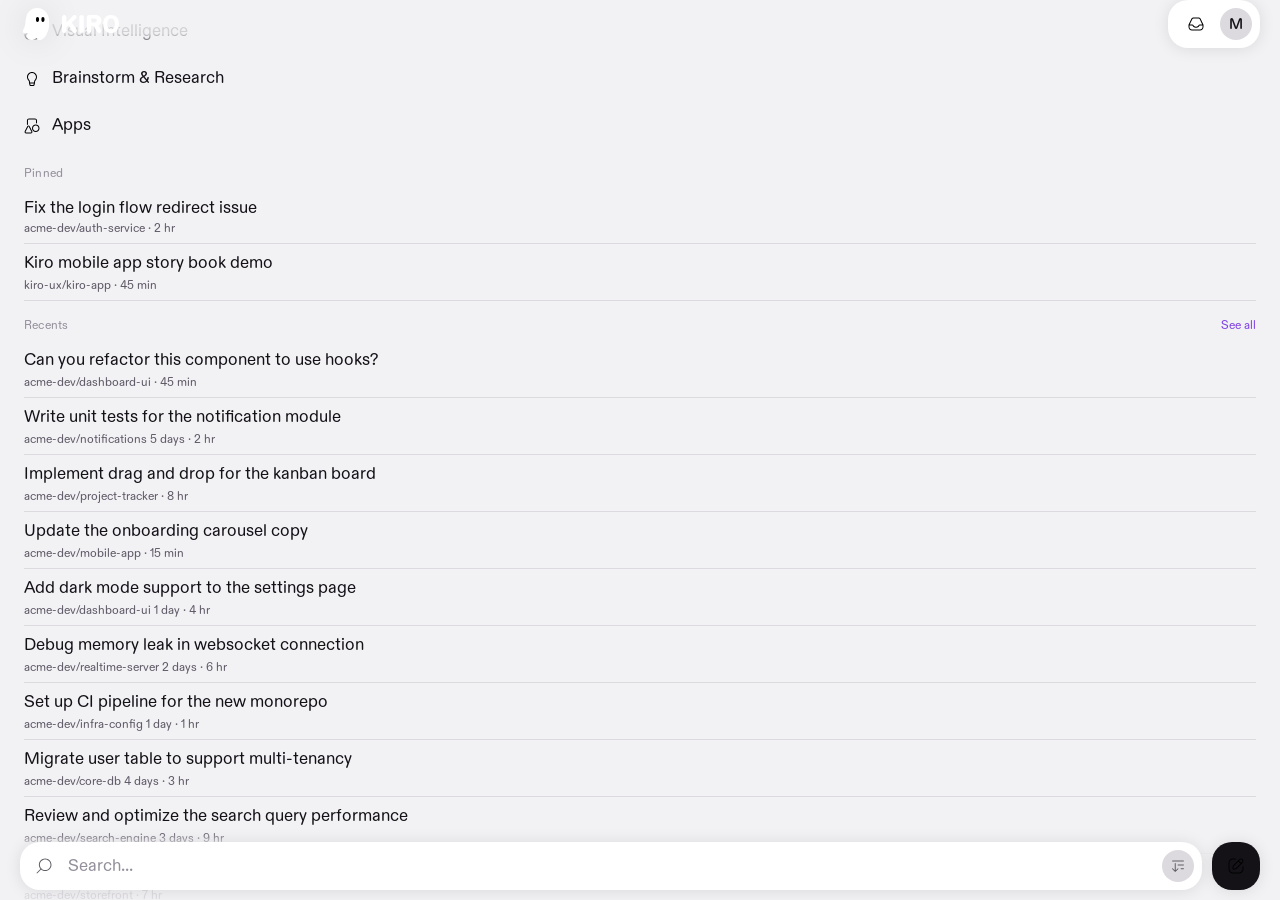
==== commit a654172c: "Swap to chat input on repo select; add repo dropdown; fix accent icon tint Selecting a repository no" ====
--- a/index.html
+++ b/index.html
@@ -17,7 +17,7 @@
   <link rel="apple-touch-icon" href="./assets/kiro-app.png" />
 
   <link rel="icon" type="image/png" href="./assets/kiro-app.png" />
-  <link rel="stylesheet" href="./styles.css?v=32" />
+  <link rel="stylesheet" href="./styles.css?v=37" />
 </head>
 <body>
   <div class="app">
@@ -273,6 +273,6 @@
     </div>
   </dialog>
 
-  <script src="./app.js?v=32"></script>
+  <script src="./app.js?v=37"></script>
 </body>
 </html>
--- a/styles.css
+++ b/styles.css
@@ -146,6 +146,7 @@
   --filter-icon-fg:        brightness(0); /* white → black for light theme */
   --filter-icon-muted:     brightness(0) saturate(100%) invert(36%) sepia(7%) saturate(380%) hue-rotate(231deg) brightness(95%) contrast(86%); /* ≈ prey-500 */
   --filter-icon-subtle:    brightness(0) saturate(100%) invert(64%) sepia(7%) saturate(229%) hue-rotate(231deg) brightness(92%) contrast(86%); /* ≈ prey-400 */
+  --filter-icon-accent:    brightness(0) saturate(100%) invert(15%) sepia(94%) saturate(2754%) hue-rotate(257deg) brightness(134%) contrast(81%); /* ≈ purple-600 (--fg-accent) */
   --filter-icon-on-inverse: none; /* stays white on dark surface */
 
   /* Wordmark fill (logo-kiro-text.svg is filled with Plack #141217). */
@@ -171,6 +172,7 @@
   --filter-icon-fg:        none;
   --filter-icon-muted:     brightness(0) saturate(100%) invert(64%) sepia(7%) saturate(229%) hue-rotate(231deg) brightness(92%) contrast(86%);
   --filter-icon-subtle:    brightness(0) saturate(100%) invert(80%) sepia(5%) saturate(150%) hue-rotate(231deg);
+  --filter-icon-accent:    brightness(0) saturate(100%) invert(50%) sepia(70%) saturate(3800%) hue-rotate(230deg) brightness(120%) contrast(99%); /* ≈ purple-300 (--fg-accent, dark) */
   --filter-icon-on-inverse: brightness(0);
 
   --filter-wordmark: invert(1) brightness(2);
@@ -306,6 +308,7 @@
 .icon-on-dark{ filter: var(--filter-icon-on-inverse); }/* always white-ish on --bg-inverse */
 .icon-dark   { filter: brightness(0) saturate(100%); } /* always solid black */
 .icon-purple { filter: brightness(0) saturate(100%) invert(35%) sepia(85%) saturate(3504%) hue-rotate(257deg) brightness(102%) contrast(102%); }
+.icon-accent { filter: var(--filter-icon-accent); }    /* matches --fg-accent (Purple/600) */
 
 /* ---------- App shell ----------
    `.app` is sized to the VISUAL viewport by app.js (its height is set
@@ -471,6 +474,10 @@
   );
   /* No backdrop-filter — see top-bar note. */
 }
+/* Author rules below set no `display`, so the UA [hidden] already
+   hides the bar — but state it explicitly so a future display rule
+   can't silently un-hide it (same guard as .sheet__view[hidden]). */
+.bottom-bar[hidden] { display: none; }
 
 .search-row {
   display: flex;
@@ -603,6 +610,37 @@
   min-width: 0;
   font: var(--type-primary);           /* Primary */
   color: var(--fg-subtle);
+  white-space: nowrap;
+  overflow: hidden;
+  text-overflow: ellipsis;
+}
+/* Repo / branch dropdown under the empty-state subtitle. Shown once a
+   repo is picked; tapping it re-opens the connect-repo sheet. Accent
+   color + branch glyph per Figma 66:3588. */
+.repo-pill {
+  display: inline-flex;
+  align-items: center;
+  gap: 6px;
+  align-self: center;
+  max-width: 100%;
+  margin-top: 4px;
+  padding: 4px 8px;
+  background: transparent;
+  border: 0;
+  cursor: pointer;
+}
+.repo-pill[hidden] { display: none; }
+.repo-pill:active { opacity: 0.7; }
+.repo-pill__icon,
+.repo-pill__caret {
+  width: 16px;
+  height: 16px;
+  flex: 0 0 auto;
+}
+.repo-pill__label {
+  min-width: 0;
+  font: var(--type-secondary);         /* Secondary */
+  color: var(--fg-accent);
   white-space: nowrap;
   overflow: hidden;
   text-overflow: ellipsis;
@@ -1252,6 +1290,82 @@
 }
 .option-row--selected .option-row__check { visibility: visible; }
 
+/* ---------- Repo list (connect-repo sheet) ----------
+   Grouped, single-select. Section headers reuse the Caption ramp /
+   subtle color of the menu's .section-header__title. Rows have no
+   dividers (matches Figma 70:8645). */
+.repo-list {
+  padding: 4px 0 8px;
+}
+.repo-list__header {
+  margin: 0;
+  padding: 16px 24px 8px;
+  font: var(--type-caption);                /* Caption */
+  color: var(--fg-subtle);
+  letter-spacing: 0.02em;
+}
+.repo-row {
+  display: flex;
+  align-items: center;
+  gap: 16px;
+  width: 100%;
+  min-height: 47px;
+  padding: 12px 24px;
+  background: transparent;
+  border: 0;
+  cursor: pointer;
+  text-align: left;
+  color: inherit;
+}
+.repo-row:active { background: var(--pressed); }
+.repo-row__icon {
+  width: 16px;
+  height: 16px;
+  flex: 0 0 auto;
+}
+.repo-row__label {
+  flex: 1;
+  min-width: 0;
+  font: var(--type-primary);                /* Primary */
+  color: var(--fg-default);
+  overflow: hidden;
+  text-overflow: ellipsis;
+  white-space: nowrap;
+}
+.repo-row__check {
+  width: 16px;
+  height: 16px;
+  flex: 0 0 auto;
+  visibility: hidden;
+}
+.repo-row--selected .repo-row__check { visibility: visible; }
+
+/* ---------- Sheet footer (pinned search + action) ----------
+   Sits below the scrolling body, flush to the panel bottom. The panel
+   already adds env(safe-area-inset-bottom), so the footer only needs
+   its own visual padding. */
+.sheet__footer {
+  flex: 0 0 auto;
+  display: flex;
+  align-items: center;
+  gap: 10px;
+  padding: 8px 16px 16px;
+}
+.sheet__footer .search-field { flex: 1; }
+.repo-refresh-btn {
+  width: 48px;
+  height: 48px;
+  border-radius: 50%;
+  background: var(--bg-inverse);
+  color: var(--fg-on-inverse);
+  display: inline-flex;
+  align-items: center;
+  justify-content: center;
+  flex: 0 0 auto;
+  box-shadow: var(--shadow-soft);
+}
+.repo-refresh-btn:active { opacity: 0.85; }
+
 .sheet__section-label {
   margin: 12px 0 6px;
   font: var(--type-caption);                /* Caption */
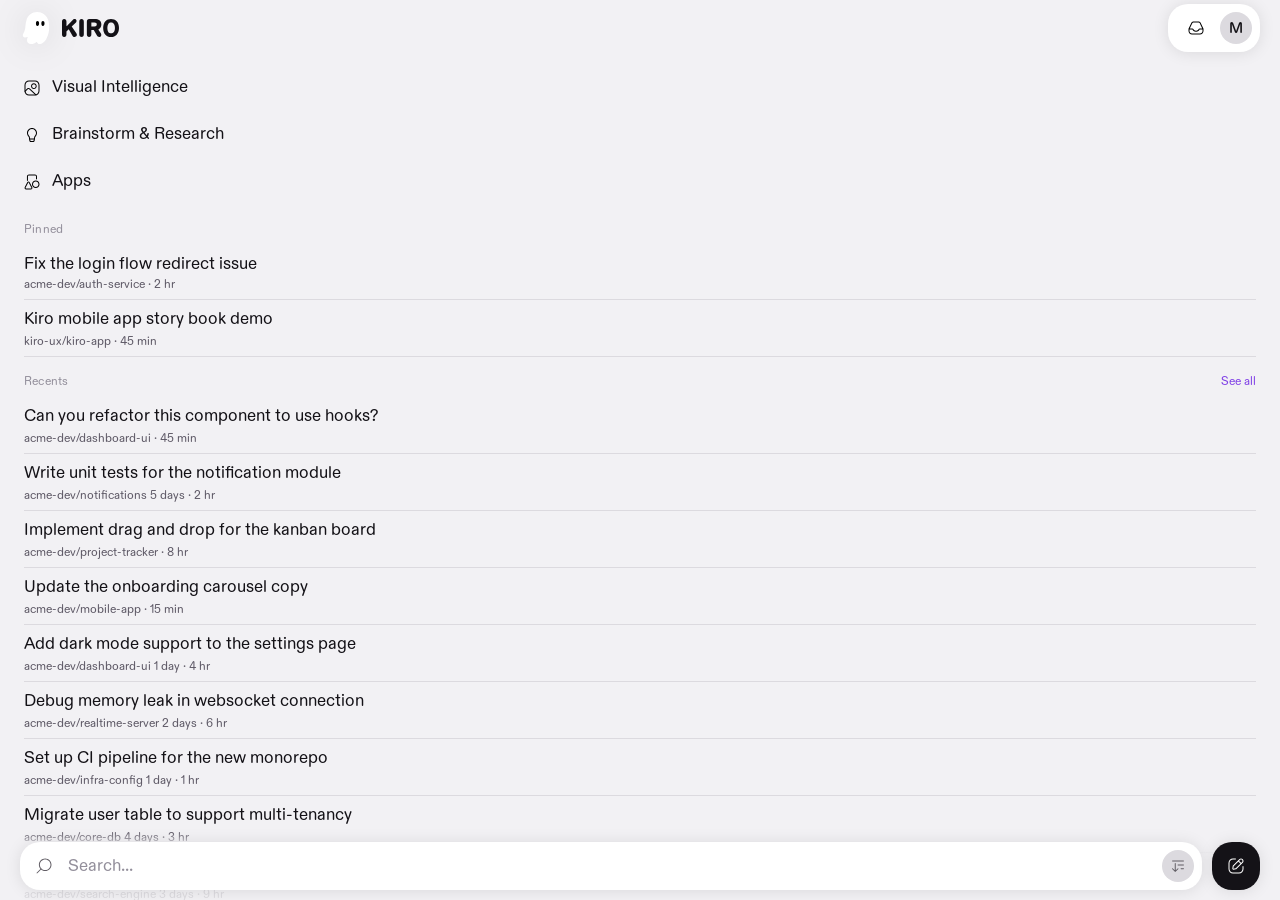
==== commit 3f08af48: "Fix CSS comment corruption; exact-color accent icons via mask A nested /* */ comment inside the dark" ====
--- a/index.html
+++ b/index.html
@@ -17,7 +17,7 @@
   <link rel="apple-touch-icon" href="./assets/kiro-app.png" />
 
   <link rel="icon" type="image/png" href="./assets/kiro-app.png" />
-  <link rel="stylesheet" href="./styles.css?v=37" />
+  <link rel="stylesheet" href="./styles.css?v=38" />
 </head>
 <body>
   <div class="app">
@@ -273,6 +273,6 @@
     </div>
   </dialog>
 
-  <script src="./app.js?v=37"></script>
+  <script src="./app.js?v=38"></script>
 </body>
 </html>
--- a/styles.css
+++ b/styles.css
@@ -146,7 +146,6 @@
   --filter-icon-fg:        brightness(0); /* white → black for light theme */
   --filter-icon-muted:     brightness(0) saturate(100%) invert(36%) sepia(7%) saturate(380%) hue-rotate(231deg) brightness(95%) contrast(86%); /* ≈ prey-500 */
   --filter-icon-subtle:    brightness(0) saturate(100%) invert(64%) sepia(7%) saturate(229%) hue-rotate(231deg) brightness(92%) contrast(86%); /* ≈ prey-400 */
-  --filter-icon-accent:    brightness(0) saturate(100%) invert(15%) sepia(94%) saturate(2754%) hue-rotate(257deg) brightness(134%) contrast(81%); /* ≈ purple-600 (--fg-accent) */
   --filter-icon-on-inverse: none; /* stays white on dark surface */
 
   /* Wordmark fill (logo-kiro-text.svg is filled with Plack #141217). */
@@ -172,7 +171,6 @@
   --filter-icon-fg:        none;
   --filter-icon-muted:     brightness(0) saturate(100%) invert(64%) sepia(7%) saturate(229%) hue-rotate(231deg) brightness(92%) contrast(86%);
   --filter-icon-subtle:    brightness(0) saturate(100%) invert(80%) sepia(5%) saturate(150%) hue-rotate(231deg);
-  --filter-icon-accent:    brightness(0) saturate(100%) invert(50%) sepia(70%) saturate(3800%) hue-rotate(230deg) brightness(120%) contrast(99%); /* ≈ purple-300 (--fg-accent, dark) */
   --filter-icon-on-inverse: brightness(0);
 
   --filter-wordmark: invert(1) brightness(2);
@@ -308,7 +306,6 @@
 .icon-on-dark{ filter: var(--filter-icon-on-inverse); }/* always white-ish on --bg-inverse */
 .icon-dark   { filter: brightness(0) saturate(100%); } /* always solid black */
 .icon-purple { filter: brightness(0) saturate(100%) invert(35%) sepia(85%) saturate(3504%) hue-rotate(257deg) brightness(102%) contrast(102%); }
-.icon-accent { filter: var(--filter-icon-accent); }    /* matches --fg-accent (Purple/600) */
 
 /* ---------- App shell ----------
    `.app` is sized to the VISUAL viewport by app.js (its height is set
@@ -637,6 +634,14 @@
   height: 16px;
   flex: 0 0 auto;
 }
+/* Accent glyph recolored via mask (exact --fg-accent, matches the
+   label text). A filter() can only approximate Purple/600. */
+.repo-pill__icon {
+  display: block;
+  background-color: var(--fg-accent);
+  -webkit-mask: url("./assets/icon-source-control.svg") center / 16px 16px no-repeat;
+  mask: url("./assets/icon-source-control.svg") center / 16px 16px no-repeat;
+}
 .repo-pill__label {
   min-width: 0;
   font: var(--type-secondary);         /* Secondary */
@@ -1038,35 +1043,31 @@
   margin: 0;
   padding: 0;
   border: 0;
-  background: transparent;
+  /* The dim lives on the dialog itself, not ::backdrop: in an iOS
+     standalone PWA, dialog::backdrop is clipped to the safe area and
+     leaves the status-bar strip undimmed. A position:fixed dialog with
+     viewport-fit=cover paints behind the status bar, so the dim
+     reaches the very top. */
+  background: rgba(0, 0, 0, 0);
+  backdrop-filter: blur(2px);
+  -webkit-backdrop-filter: blur(2px);
   color: inherit;
   overflow: visible;
   opacity: 0;
   transition:
     opacity 0.24s ease,
-    display 0.24s allow-discrete,
-    overlay 0.24s allow-discrete;
-}
-dialog.sheet[open] { opacity: 1; }
-@starting-style {
-  dialog.sheet[open] { opacity: 0; }
-}
-
-dialog.sheet::backdrop {
-  background-color: rgba(0, 0, 0, 0);
-  backdrop-filter: blur(2px);
-  -webkit-backdrop-filter: blur(2px);
-  transition:
     background-color 0.24s ease,
     display 0.24s allow-discrete,
     overlay 0.24s allow-discrete;
 }
-dialog.sheet[open]::backdrop {
-  background-color: rgba(0, 0, 0, 0.40);
+dialog.sheet[open] {
+  opacity: 1;
+  background: rgba(0, 0, 0, 0.40);
 }
 @starting-style {
-  dialog.sheet[open]::backdrop { background-color: rgba(0, 0, 0, 0); }
-}
+  dialog.sheet[open] { opacity: 0; background: rgba(0, 0, 0, 0); }
+}
+dialog.sheet::backdrop { background: transparent; }
 
 /* Floating panel — 8px from screen edges per Figma 131:11425. The
    asymmetric corner radii (36px top, 56px bottom) come from the same
@@ -1333,10 +1334,15 @@
   white-space: nowrap;
 }
 .repo-row__check {
+  display: block;
   width: 16px;
   height: 16px;
   flex: 0 0 auto;
   visibility: hidden;
+  /* Exact Purple/600 via mask — see .repo-pill__icon note. */
+  background-color: var(--fg-accent);
+  -webkit-mask: url("./assets/icon-check.svg") center / 16px 16px no-repeat;
+  mask: url("./assets/icon-check.svg") center / 16px 16px no-repeat;
 }
 .repo-row--selected .repo-row__check { visibility: visible; }
 
@@ -1355,7 +1361,7 @@
 .repo-refresh-btn {
   width: 48px;
   height: 48px;
-  border-radius: 50%;
+  border-radius: 20px;
   background: var(--bg-inverse);
   color: var(--fg-on-inverse);
   display: inline-flex;
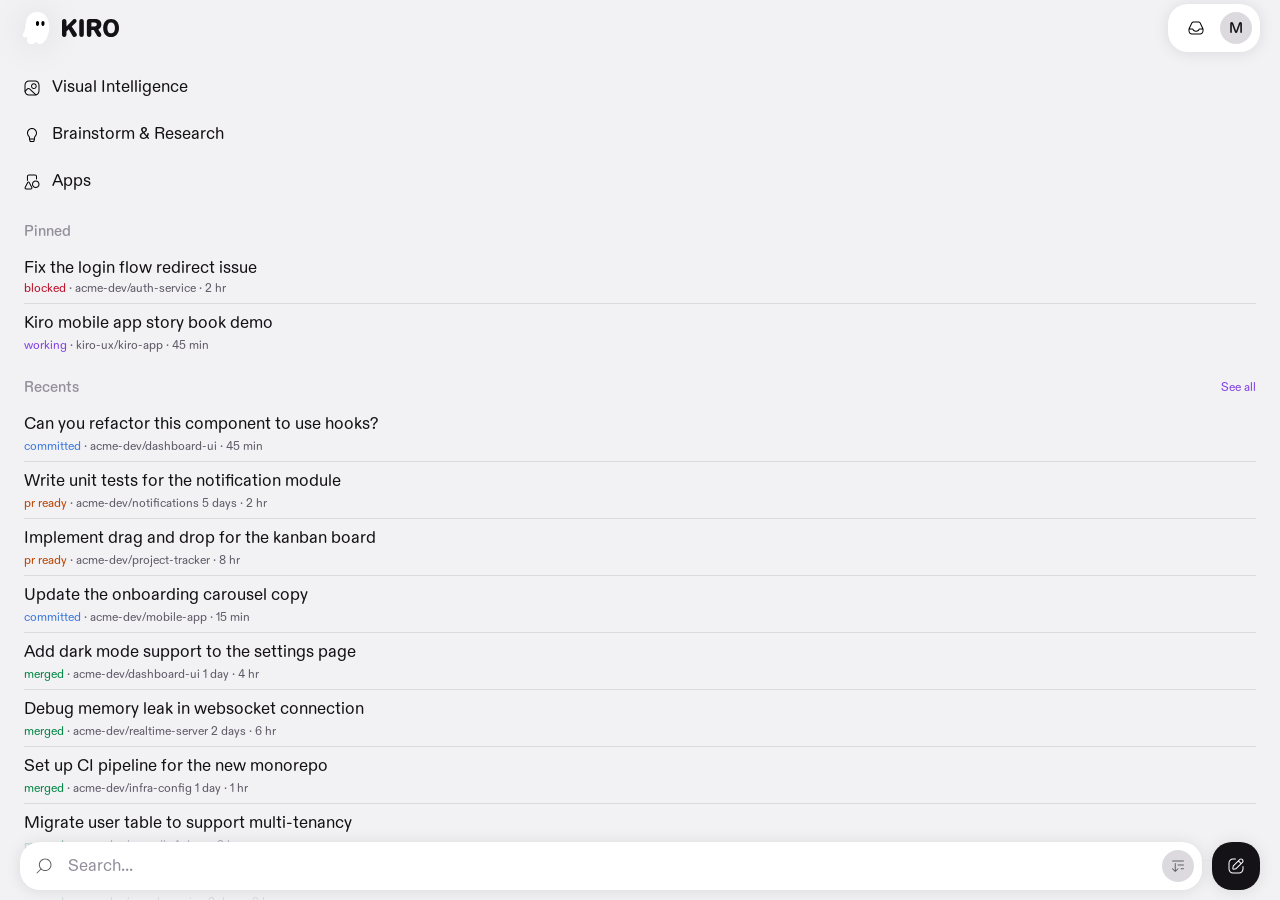
==== commit 0bef2611: "Add session status to menu meta; section headers to H4 - Each session row's meta now leads with a co" ====
--- a/index.html
+++ b/index.html
@@ -17,7 +17,7 @@
   <link rel="apple-touch-icon" href="./assets/kiro-app.png" />
 
   <link rel="icon" type="image/png" href="./assets/kiro-app.png" />
-  <link rel="stylesheet" href="./styles.css?v=38" />
+  <link rel="stylesheet" href="./styles.css?v=42" />
 </head>
 <body>
   <div class="app">
@@ -69,12 +69,12 @@
             <li class="item">
               <a class="item__link" href="./chat.html">
                 <p class="item__title">Fix the login flow redirect issue</p>
-                <p class="item__meta">acme-dev/auth-service · 2 hr</p>
+                <p class="item__meta"><span class="item__status item__status--blocked">blocked</span> · acme-dev/auth-service · 2 hr</p>
               </a>
             </li>
             <li class="item">
               <p class="item__title">Kiro mobile app story book demo</p>
-              <p class="item__meta">kiro-ux/kiro-app · 45 min</p>
+              <p class="item__meta"><span class="item__status item__status--working">working</span> · kiro-ux/kiro-app · 45 min</p>
             </li>
           </ul>
         </div>
@@ -88,47 +88,47 @@
           <ul class="item-list">
             <li class="item">
               <p class="item__title">Can you refactor this component to use hooks?</p>
-              <p class="item__meta">acme-dev/dashboard-ui · 45 min</p>
+              <p class="item__meta"><span class="item__status item__status--committed">committed</span> · acme-dev/dashboard-ui · 45 min</p>
             </li>
             <li class="item">
               <p class="item__title">Write unit tests for the notification module</p>
-              <p class="item__meta">acme-dev/notifications 5 days · 2 hr</p>
+              <p class="item__meta"><span class="item__status item__status--pr-ready">pr ready</span> · acme-dev/notifications 5 days · 2 hr</p>
             </li>
             <li class="item">
               <p class="item__title">Implement drag and drop for the kanban board</p>
-              <p class="item__meta">acme-dev/project-tracker · 8 hr</p>
+              <p class="item__meta"><span class="item__status item__status--pr-ready">pr ready</span> · acme-dev/project-tracker · 8 hr</p>
             </li>
             <li class="item">
               <p class="item__title">Update the onboarding carousel copy</p>
-              <p class="item__meta">acme-dev/mobile-app · 15 min</p>
+              <p class="item__meta"><span class="item__status item__status--committed">committed</span> · acme-dev/mobile-app · 15 min</p>
             </li>
             <li class="item">
               <p class="item__title">Add dark mode support to the settings page</p>
-              <p class="item__meta">acme-dev/dashboard-ui 1 day · 4 hr</p>
+              <p class="item__meta"><span class="item__status item__status--merged">merged</span> · acme-dev/dashboard-ui 1 day · 4 hr</p>
             </li>
             <li class="item">
               <p class="item__title">Debug memory leak in websocket connection</p>
-              <p class="item__meta">acme-dev/realtime-server 2 days · 6 hr</p>
+              <p class="item__meta"><span class="item__status item__status--merged">merged</span> · acme-dev/realtime-server 2 days · 6 hr</p>
             </li>
             <li class="item">
               <p class="item__title">Set up CI pipeline for the new monorepo</p>
-              <p class="item__meta">acme-dev/infra-config 1 day · 1 hr</p>
+              <p class="item__meta"><span class="item__status item__status--merged">merged</span> · acme-dev/infra-config 1 day · 1 hr</p>
             </li>
             <li class="item">
               <p class="item__title">Migrate user table to support multi-tenancy</p>
-              <p class="item__meta">acme-dev/core-db 4 days · 3 hr</p>
+              <p class="item__meta"><span class="item__status item__status--merged">merged</span> · acme-dev/core-db 4 days · 3 hr</p>
             </li>
             <li class="item">
               <p class="item__title">Review and optimize the search query performance</p>
-              <p class="item__meta">acme-dev/search-engine 3 days · 9 hr</p>
+              <p class="item__meta"><span class="item__status item__status--merged">merged</span> · acme-dev/search-engine 3 days · 9 hr</p>
             </li>
             <li class="item">
               <p class="item__title">Add analytics tracking to checkout flow</p>
-              <p class="item__meta">acme-dev/storefront · 7 hr</p>
+              <p class="item__meta"><span class="item__status item__status--committed">committed</span> · acme-dev/storefront · 7 hr</p>
             </li>
             <li class="item">
               <p class="item__title">Why is this API returning 500 on staging?</p>
-              <p class="item__meta">acme-dev/payments-api · 3 hr</p>
+              <p class="item__meta"><span class="item__status item__status--blocked">blocked</span> · acme-dev/payments-api · 3 hr</p>
             </li>
           </ul>
         </div>
@@ -221,6 +221,7 @@
               <button class="setting-row">
                 <img class="setting-row__icon icon icon-muted" src="./assets/icon-question.svg" alt="" />
                 <span class="setting-row__label">Help &amp; Feedback</span>
+                <span class="setting-row__value">v.42</span>
                 <img class="setting-row__chevron icon icon-subtle" src="./assets/icon-chevron-right.svg" alt="" />
               </button>
             </li>
@@ -273,6 +274,6 @@
     </div>
   </dialog>
 
-  <script src="./app.js?v=38"></script>
+  <script src="./app.js?v=42"></script>
 </body>
 </html>
--- a/styles.css
+++ b/styles.css
@@ -131,6 +131,12 @@
   --fg-subtle:     var(--prey-400);
   --fg-accent:     var(--purple-600);          /* "See all" link */
   --fg-on-inverse: var(--kiro-white);          /* text/icons on --bg-inverse */
+  /* Session status (menu list meta). Hex matches Figma 6:15403. */
+  --fg-status-blocked:   var(--red-700);       /* Figma Red/600   #BC0E26 */
+  --fg-status-working:   var(--purple-600);    /* Figma Purple/600 #8041E6 */
+  --fg-status-committed: var(--blue-600);      /* Figma Blue/600  #3B78DC */
+  --fg-status-pr-ready:  var(--orange-700);    /* Figma Orange/600 #B84300 */
+  --fg-status-merged:    var(--green-700);     /* Figma Green/600 #008543 */
   --divider:       var(--prey-200);
   --pressed:       rgba(0, 0, 0, 0.04);
   --hairline:      rgba(0, 0, 0, 0.08);
@@ -162,6 +168,11 @@
   --fg-subtle:     var(--prey-400);
   --fg-accent:     var(--purple-300);
   --fg-on-inverse: var(--kiro-plack);
+  --fg-status-blocked:   var(--red-400);
+  --fg-status-working:   var(--purple-300);
+  --fg-status-committed: var(--blue-400);
+  --fg-status-pr-ready:  var(--orange-400);
+  --fg-status-merged:    var(--green-400);
   --divider:       var(--prey-700);
   --pressed:       rgba(255, 255, 255, 0.06);
   --hairline:      rgba(255, 255, 255, 0.06);
@@ -681,6 +692,9 @@
   background: var(--divider);
   pointer-events: none;
 }
+/* The last row in a section's list owns no divider — the section
+   header below provides the separation. */
+.item-list .item:last-child::after { content: none; }
 
 /* Feature pills */
 .feature-list {
@@ -717,9 +731,8 @@
 }
 .section-header__title {
   margin: 0;
-  font: var(--type-caption);                /* Caption */
+  font: var(--type-h4);                     /* H4 */
   color: var(--fg-subtle);
-  letter-spacing: 0.02em;
 }
 .section-header__action {
   font: var(--type-caption);                /* Caption */
@@ -759,6 +772,13 @@
   text-overflow: ellipsis;
   white-space: nowrap;
 }
+/* Session status — colored lead token in the meta line. The rest of
+   the line stays --fg-muted; only this span is tinted. */
+.item__status--blocked   { color: var(--fg-status-blocked); }
+.item__status--working   { color: var(--fg-status-working); }
+.item__status--committed { color: var(--fg-status-committed); }
+.item__status--pr-ready  { color: var(--fg-status-pr-ready); }
+.item__status--merged    { color: var(--fg-status-merged); }
 
 /* =============================================================
    Chat screen (chat.html)
@@ -1043,31 +1063,45 @@
   margin: 0;
   padding: 0;
   border: 0;
-  /* The dim lives on the dialog itself, not ::backdrop: in an iOS
-     standalone PWA, dialog::backdrop is clipped to the safe area and
-     leaves the status-bar strip undimmed. A position:fixed dialog with
-     viewport-fit=cover paints behind the status bar, so the dim
-     reaches the very top. */
-  background: rgba(0, 0, 0, 0);
-  backdrop-filter: blur(2px);
-  -webkit-backdrop-filter: blur(2px);
+  /* The dialog stays fully transparent. The dim/blur is painted by a
+     separate `body::after` scrim (see below): a showModal() dialog and
+     its ::backdrop are in the browser top layer, which iOS WebKit clips
+     to the safe area in a standalone PWA — leaving the status-bar strip
+     undimmed. A normal position:fixed element under viewport-fit=cover
+     paints behind the status bar, so the scrim reaches the very top. */
+  background: transparent;
   color: inherit;
   overflow: visible;
   opacity: 0;
   transition:
     opacity 0.24s ease,
-    background-color 0.24s ease,
     display 0.24s allow-discrete,
     overlay 0.24s allow-discrete;
 }
-dialog.sheet[open] {
-  opacity: 1;
+dialog.sheet[open] { opacity: 1; }
+@starting-style {
+  dialog.sheet[open] { opacity: 0; }
+}
+dialog.sheet::backdrop { background: transparent; }
+
+/* Full-bleed dim on a NON-top-layer pseudo-element so it paints behind
+   the iOS status bar (the dialog/::backdrop top layer is safe-area
+   clipped in a standalone PWA). app.js toggles `.sheet-open` on <html>
+   around showModal()/close. The top-layer dialog still paints above
+   this, so the opaque .sheet__panel stays visible on top. */
+body::after {
+  content: "";
+  position: fixed;
+  inset: 0;
   background: rgba(0, 0, 0, 0.40);
-}
-@starting-style {
-  dialog.sheet[open] { opacity: 0; background: rgba(0, 0, 0, 0); }
-}
-dialog.sheet::backdrop { background: transparent; }
+  backdrop-filter: blur(2px);
+  -webkit-backdrop-filter: blur(2px);
+  opacity: 0;
+  pointer-events: none;
+  z-index: 50;
+  transition: opacity 0.24s ease;
+}
+html.sheet-open body::after { opacity: 1; }
 
 /* Floating panel — 8px from screen edges per Figma 131:11425. The
    asymmetric corner radii (36px top, 56px bottom) come from the same
@@ -1301,9 +1335,8 @@
 .repo-list__header {
   margin: 0;
   padding: 16px 24px 8px;
-  font: var(--type-caption);                /* Caption */
+  font: var(--type-h4);                     /* H4 — matches .section-header__title */
   color: var(--fg-subtle);
-  letter-spacing: 0.02em;
 }
 .repo-row {
   display: flex;
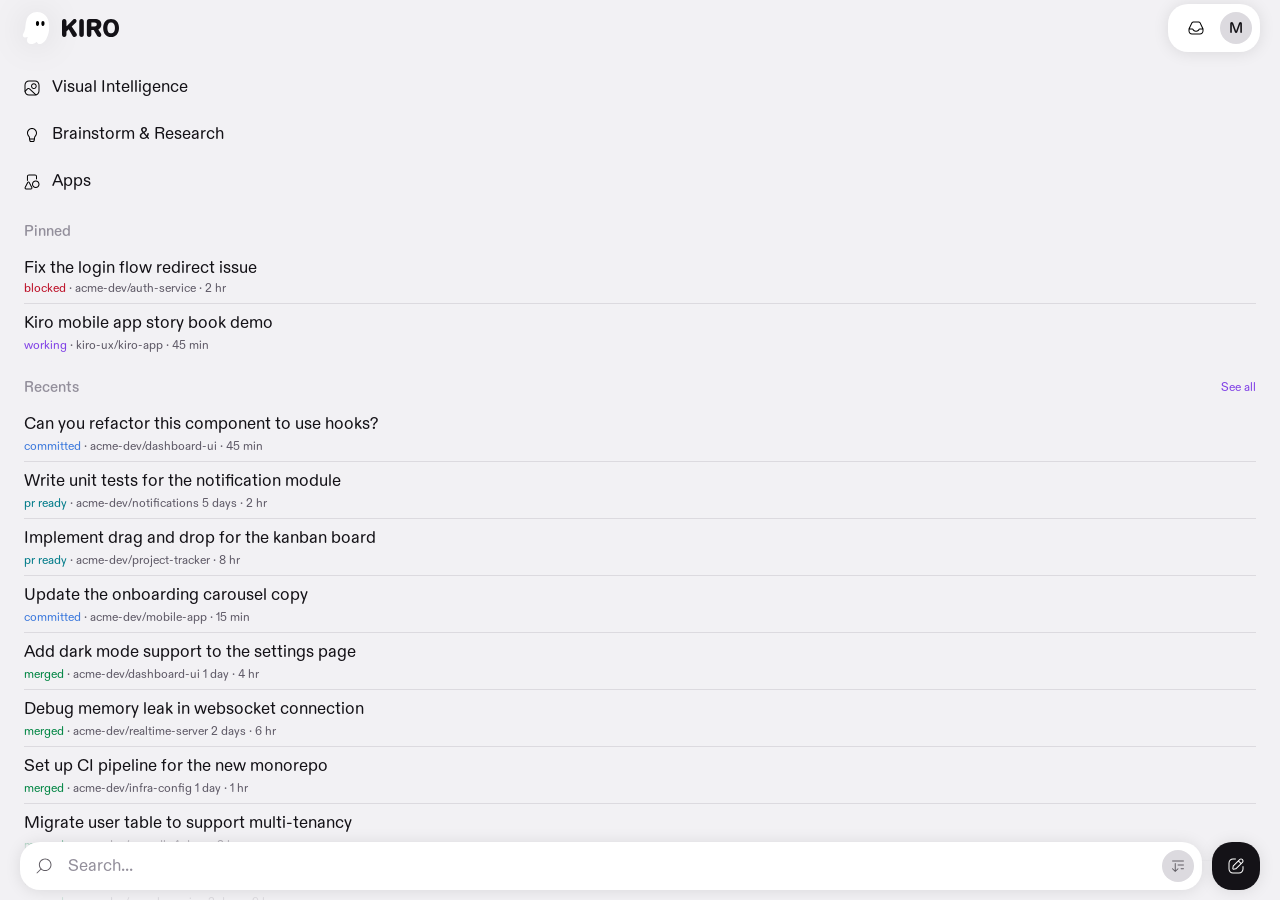
==== commit e08cd420: "Add dark theme (system/dark/light) with switcher; pr-ready → teal - Light = base :root; Dark = :root" ====
--- a/index.html
+++ b/index.html
@@ -17,7 +17,11 @@
   <link rel="apple-touch-icon" href="./assets/kiro-app.png" />
 
   <link rel="icon" type="image/png" href="./assets/kiro-app.png" />
-  <link rel="stylesheet" href="./styles.css?v=42" />
+  <link rel="stylesheet" href="./styles.css?v=45" />
+
+  <!-- Theme bootstrap — resolve & apply before first paint (no flash).
+       app.js owns updates, the OS-change listener and the selector. -->
+  <script>(function(){try{var c=localStorage.getItem('kiro-theme')||'system';var d=c==='dark'||(c==='system'&&matchMedia('(prefers-color-scheme: dark)').matches);document.documentElement.dataset.theme=d?'dark':'light';var m=document.querySelector('meta[name="theme-color"]');if(m)m.content=d?'#19161D':'#F2F1F4';}catch(e){}})();</script>
 </head>
 <body>
   <div class="app">
@@ -221,7 +225,7 @@
               <button class="setting-row">
                 <img class="setting-row__icon icon icon-muted" src="./assets/icon-question.svg" alt="" />
                 <span class="setting-row__label">Help &amp; Feedback</span>
-                <span class="setting-row__value">v.42</span>
+                <span class="setting-row__value">v.45</span>
                 <img class="setting-row__chevron icon icon-subtle" src="./assets/icon-chevron-right.svg" alt="" />
               </button>
             </li>
@@ -274,6 +278,6 @@
     </div>
   </dialog>
 
-  <script src="./app.js?v=42"></script>
+  <script src="./app.js?v=45"></script>
 </body>
 </html>
--- a/styles.css
+++ b/styles.css
@@ -125,6 +125,7 @@
   --chrome-rgb:    242, 241, 244;              /* Prey/100 */
   --bg-chrome:     rgba(var(--chrome-rgb), 0.85);
   --bg-surface:    #FFFFFF;                    /* raised surfaces (search field, action pill) */
+  --bg-sheet:      #FFFFFF;                    /* bottom-sheet panel (darker than --bg-surface in dark so the close btn + dividers read) */
   --bg-inverse:    var(--kiro-plack);          /* always-dark elements (compose btn) */
   --fg-default:    var(--kiro-plack);
   --fg-muted:      var(--prey-500);
@@ -135,7 +136,7 @@
   --fg-status-blocked:   var(--red-700);       /* Figma Red/600   #BC0E26 */
   --fg-status-working:   var(--purple-600);    /* Figma Purple/600 #8041E6 */
   --fg-status-committed: var(--blue-600);      /* Figma Blue/600  #3B78DC */
-  --fg-status-pr-ready:  var(--orange-700);    /* Figma Orange/600 #B84300 */
+  --fg-status-pr-ready:  var(--teal-700);      /* teal #017B89 */
   --fg-status-merged:    var(--green-700);     /* Figma Green/600 #008543 */
   --divider:       var(--prey-200);
   --pressed:       rgba(0, 0, 0, 0.04);
@@ -157,35 +158,30 @@
   /* Wordmark fill (logo-kiro-text.svg is filled with Plack #141217). */
   --filter-wordmark: none; /* keep dark on light theme */
 
-  /* ---------- Theme: DARK (commented — restore for dark mode) ----------
-  --bg-app:        var(--kiro-black);
-  --chrome-rgb:    10, 9, 11;
-  --bg-chrome:     rgba(var(--chrome-rgb), 0.85);
-  --bg-surface:    var(--prey-800);
-  --bg-inverse:    var(--prey-100);
-  --fg-default:    var(--kiro-white);
-  --fg-muted:      var(--prey-300);
-  --fg-subtle:     var(--prey-400);
-  --fg-accent:     var(--purple-300);
-  --fg-on-inverse: var(--kiro-plack);
-  --fg-status-blocked:   var(--red-400);
-  --fg-status-working:   var(--purple-300);
-  --fg-status-committed: var(--blue-400);
-  --fg-status-pr-ready:  var(--orange-400);
-  --fg-status-merged:    var(--green-400);
-  --divider:       var(--prey-700);
-  --pressed:       rgba(255, 255, 255, 0.06);
-  --hairline:      rgba(255, 255, 255, 0.06);
-  --shadow-soft:   none;
-  --shadow-icon:   none;
-
-  --filter-icon-fg:        none;
-  --filter-icon-muted:     brightness(0) saturate(100%) invert(64%) sepia(7%) saturate(229%) hue-rotate(231deg) brightness(92%) contrast(86%);
-  --filter-icon-subtle:    brightness(0) saturate(100%) invert(80%) sepia(5%) saturate(150%) hue-rotate(231deg);
-  --filter-icon-on-inverse: brightness(0);
-
-  --filter-wordmark: invert(1) brightness(2);
-  ---------------------------------------------------------------- */
+  /* Component surfaces/feedback that previously hardcoded scale tokens.
+     Light values equal the prior literals (no light regression); dark
+     overrides live in :root[data-theme="dark"] below. */
+  --bg-inset:         var(--prey-200);    /* avatar / inset icon-btn */
+  --bg-inset-pressed: var(--prey-300);    /* their :active */
+  --grabber:          var(--prey-300);    /* sheet drag handle */
+  --bg-chip:          var(--prey-200);    /* op-row file pill */
+  --bg-code:          var(--prey-100);    /* code <pre> surface */
+
+  --bg-success: var(--green-100);  --fg-success: var(--green-700);
+  --bg-danger:  var(--red-100);    --fg-danger:  var(--red-700);
+  --bg-warn:    var(--yellow-100); --fg-warn:    var(--yellow-700);
+
+  --bg-diff-add: var(--green-100); --fg-diff-add: var(--green-900);
+  --bg-diff-del: var(--red-100);   --fg-diff-del: var(--red-900);
+
+  --fg-code-prompt:  var(--green-700);
+  --fg-code-string:  var(--orange-700);
+  --fg-code-keyword: var(--purple-700);
+  --fg-code-hash:    var(--blue-700);
+
+  --bg-user-bubble:    rgba(128, 65, 230, 0.10);  /* Purple/600 @ 10% */
+  --bg-user-code:      rgba(85, 43, 153, 0.10);
+  --fg-on-user-bubble: var(--purple-900);
 
   /* Fixed-bar heights (excluding safe-area) */
   --top-bar-h:    56px;
@@ -213,6 +209,68 @@
   --type-code-sm:   400 13px/20px var(--font-mono);
 }
 
+/* ---------- Theme: DARK ----------
+   Base :root is Light. app.js (and an inline <head> bootstrap) sets
+   data-theme on <html> to the RESOLVED theme ("light"/"dark"); "system"
+   is resolved in JS from prefers-color-scheme, so CSS only needs this
+   one override block. Colors mapped from Figma 154:67063 / 154:67216.
+   Per product spec: NO shadows in dark. Theming only swaps these
+   variables — no layout/behavior rules here. */
+:root[data-theme="dark"] {
+  --bg-app:        var(--prey-900);            /* #19161D — page bg */
+  --chrome-rgb:    25, 22, 29;                 /* Prey/900 — chrome gradient base */
+  --bg-chrome:     rgba(var(--chrome-rgb), 0.85);
+  --bg-surface:    var(--prey-700);            /* #352F3D — raised controls (pill, search) */
+  --bg-sheet:      var(--prey-800);            /* #211D25 — sheet panel (close btn / dividers are --bg-surface/--divider = #352F3D, now visible) */
+  --bg-inverse:    var(--kiro-purple);         /* #8E47FF — compose btn */
+  --fg-default:    var(--kiro-white);
+  --fg-muted:      var(--prey-300);            /* #C1BEC6 */
+  --fg-subtle:     var(--prey-400);            /* #938F9B */
+  --fg-accent:     var(--purple-400);          /* #9F63FF — links / "See all" */
+  --fg-on-inverse: var(--kiro-white);          /* white icon on purple compose */
+
+  --fg-status-blocked:   var(--red-400);       /* Figma Red/400   #F94359 */
+  --fg-status-working:   var(--purple-400);    /* Figma Purple/400 #9F63FF */
+  --fg-status-committed: var(--blue-600);      /* Figma Blue/600  #3B78DC */
+  --fg-status-pr-ready:  var(--teal-400);      /* teal #45CBD3 */
+  --fg-status-merged:    var(--green-400);     /* Figma Green/400 #33D480 */
+
+  --divider:       var(--prey-700);
+  --pressed:       rgba(255, 255, 255, 0.06);
+  --hairline:      rgba(255, 255, 255, 0.06);
+  --shadow-soft:   none;                       /* no shadows in dark */
+  --shadow-icon:   none;
+
+  --bg-inset:         var(--prey-800);         /* #211D25 */
+  --bg-inset-pressed: var(--prey-600);
+  --grabber:          var(--prey-700);   /* #352F3D — Figma handle */
+  --bg-chip:          var(--prey-700);
+  --bg-code:          var(--prey-800);
+
+  --bg-success: var(--green-900);  --fg-success: var(--green-400);
+  --bg-danger:  var(--red-900);    --fg-danger:  var(--red-400);
+  --bg-warn:    var(--yellow-900); --fg-warn:    var(--yellow-400);
+
+  --bg-diff-add: var(--green-900); --fg-diff-add: var(--green-400);
+  --bg-diff-del: var(--red-900);   --fg-diff-del: var(--red-400);
+
+  --fg-code-prompt:  var(--green-400);
+  --fg-code-string:  var(--orange-400);
+  --fg-code-keyword: var(--purple-300);
+  --fg-code-hash:    var(--blue-400);
+
+  --bg-user-bubble:    rgba(158, 99, 255, 0.18); /* Purple/400 tint */
+  --bg-user-code:      rgba(158, 99, 255, 0.16);
+  --fg-on-user-bubble: var(--purple-100);        /* #D2B6FF */
+
+  --filter-icon-fg:        none;                /* white SVG stays white */
+  --filter-icon-muted:     brightness(0) saturate(100%) invert(86%) sepia(6%) saturate(180%) hue-rotate(231deg) brightness(92%) contrast(88%); /* ≈ prey-300 */
+  --filter-icon-subtle:    brightness(0) saturate(100%) invert(64%) sepia(7%) saturate(229%) hue-rotate(231deg) brightness(92%) contrast(86%); /* ≈ prey-400 */
+  --filter-icon-on-inverse: none;               /* white icon on purple */
+
+  --filter-wordmark: brightness(0) invert(1);   /* Plack wordmark → white */
+}
+
 /* ---------- Page-to-page slide (same-document View Transitions) ----------
    Cross-document VT is unreliable in iOS PWA standalone, so app.js
    does SPA-style navigation: fetch the new page, swap .app + dialogs
@@ -431,7 +489,7 @@
   width: 32px;
   height: 32px;
   border-radius: 50%;
-  background: var(--prey-200);
+  background: var(--bg-inset);
   color: var(--fg-default);
   font: var(--type-h4);                /* H4 */
   display: inline-flex;
@@ -439,7 +497,7 @@
   justify-content: center;
   flex: 0 0 auto;
 }
-.avatar-btn:active { background: var(--prey-300); }
+.avatar-btn:active { background: var(--bg-inset-pressed); }
 
 /* ---------- Scrollable content ----------
    Fills the entire app shell. The fixed bars overlay it, so we pad
@@ -599,12 +657,12 @@
   height: 48px;
   padding: 8px;
   background: var(--bg-surface);
-  border: 1px dashed var(--prey-300);
+  border: 1px dashed var(--divider);
   border-radius: 20px;
   text-align: left;
   cursor: pointer;
 }
-.bottom-bar--connect .connect-btn:active { background: var(--prey-100); }
+.bottom-bar--connect .connect-btn:active { background: var(--pressed); }
 .connect-btn__icon {
   width: 32px;
   height: 32px;
@@ -804,7 +862,7 @@
   box-shadow: var(--shadow-soft);
   text-decoration: none;
 }
-.icon-btn--pill:active { background: var(--prey-100); }
+.icon-btn--pill:active { background: var(--pressed); }
 
 /* Small inset button used inside a parent pill / chat input.
    32x32, Prey/200 background. Two shapes:
@@ -816,13 +874,13 @@
 .icon-btn.icon-btn--inset-rounded {
   width: 32px;
   height: 32px;
-  background: var(--prey-200);
+  background: var(--bg-inset);
   flex: 0 0 auto;
 }
 .icon-btn.icon-btn--inset-circle  { border-radius: 50%; }
 .icon-btn.icon-btn--inset-rounded { border-radius: 10px; }
 .icon-btn.icon-btn--inset-circle:active,
-.icon-btn.icon-btn--inset-rounded:active { background: var(--prey-300); }
+.icon-btn.icon-btn--inset-rounded:active { background: var(--bg-inset-pressed); }
 
 /* Title block — left-aligned model selector + meta line. */
 .chat-title {
@@ -903,13 +961,13 @@
   max-width: 85%;
   margin: 8px 0;
   padding: 12px;
-  background: rgba(128, 65, 230, 0.10);  /* Purple/600 @ 10% */
+  background: var(--bg-user-bubble);
   border-radius: 16px 0 16px 16px;
 }
-.msg--user .msg__text { color: var(--purple-900); }
+.msg--user .msg__text { color: var(--fg-on-user-bubble); }
 .msg--user .inline-code {
-  background: rgba(85, 43, 153, 0.10);
-  color: var(--purple-900);
+  background: var(--bg-user-code);
+  color: var(--fg-on-user-bubble);
 }
 
 /* Agent message: full-row text, no bubble. */
@@ -1006,14 +1064,14 @@
   align-items: center;
   gap: 4px;
   padding: 1px 6px;
-  background: var(--prey-200);
+  background: var(--bg-chip);
   border-radius: 5px;
   font: var(--type-code-sm);                /* Code-sm */
   color: var(--fg-muted);
   flex: 0 0 auto;
 }
 .op-row__filepill__ext {
-  color: var(--yellow-700);
+  color: var(--fg-warn);
   font: var(--type-micro);                /* Micro */
   padding: 0 4px;
   letter-spacing: 0.02em;
@@ -1028,13 +1086,13 @@
   letter-spacing: 0.02em;
   flex: 0 0 auto;
 }
-.op-row__pill--ok   { background: var(--green-100); color: var(--green-700); }
-.op-row__pill--fail { background: var(--red-100);   color: var(--red-700); }
-.op-row__pill--warn { background: var(--yellow-100); color: var(--yellow-700); }
+.op-row__pill--ok   { background: var(--bg-success); color: var(--fg-success); }
+.op-row__pill--fail { background: var(--bg-danger);  color: var(--fg-danger); }
+.op-row__pill--warn { background: var(--bg-warn);    color: var(--fg-warn); }
 
 .op-row__stat { font: var(--type-code-sm); flex: 0 0 auto; }  /* Code-sm */
-.op-row__stat--add { color: var(--green-700); }
-.op-row__stat--del { color: var(--red-700); }
+.op-row__stat--add { color: var(--fg-success); }
+.op-row__stat--del { color: var(--fg-danger); }
 
 .op-row__chevron { width: 16px; height: 16px; flex: 0 0 auto; }
 
@@ -1113,7 +1171,7 @@
   bottom: 8px;
   display: flex;
   flex-direction: column;
-  background: var(--bg-surface);
+  background: var(--bg-sheet);
   border-radius: 36px 36px 56px 56px;
   overflow: hidden;
   padding-bottom: env(safe-area-inset-bottom);
@@ -1135,7 +1193,7 @@
   width: 36px;
   height: 5px;
   border-radius: 999px;
-  background: var(--prey-300);
+  background: var(--grabber);
   margin: 8px auto 4px;
   flex: 0 0 auto;
 }
@@ -1159,7 +1217,7 @@
   align-items: center;
   justify-content: center;
 }
-.sheet__close:active { background: var(--prey-100); }
+.sheet__close:active { background: var(--pressed); }
 .sheet__title-block {
   text-align: center;
   display: flex;
@@ -1211,7 +1269,7 @@
   flex-direction: column;
   /* Opaque background is critical — without it the leaving view shows
      through the entering view during the slide, which looks buggy. */
-  background: var(--bg-surface);
+  background: var(--bg-sheet);
 }
 .sheet__view[hidden] { display: none; }
 
@@ -1416,7 +1474,7 @@
   margin: 0;
   padding: 12px;
   font: var(--type-code-sm);                /* Code-sm */
-  background: var(--prey-100);
+  background: var(--bg-code);
   border-radius: 10px;
   color: var(--fg-default);
   overflow-x: auto;
@@ -1427,7 +1485,7 @@
   margin: 0;
   padding: 0;
   font: var(--type-code);                /* Code */
-  background: var(--prey-100);
+  background: var(--bg-code);
   color: var(--fg-default);
   overflow-x: auto;
   white-space: pre;
@@ -1442,18 +1500,18 @@
 }
 .sheet__diff .code { padding: 0 8px 0 0; }
 .sheet__diff .row-add .ln,
-.sheet__diff .row-add .code { background: var(--green-100); color: var(--green-900); }
+.sheet__diff .row-add .code { background: var(--bg-diff-add); color: var(--fg-diff-add); }
 .sheet__diff .row-del .ln,
-.sheet__diff .row-del .code { background: var(--red-100); color: var(--red-900); text-decoration: line-through; }
+.sheet__diff .row-del .code { background: var(--bg-diff-del); color: var(--fg-diff-del); text-decoration: line-through; }
 
 /* Code highlighting tokens shared by .sheet__code and inline op bodies. */
-.hl-prompt   { color: var(--green-700); }
+.hl-prompt   { color: var(--fg-code-prompt); }
 .hl-comment  { color: var(--fg-subtle); }
-.hl-string   { color: var(--orange-700); }
-.hl-keyword  { color: var(--purple-700); }
-.hl-hash     { color: var(--blue-700); }
-.hl-added    { color: var(--green-700); display: block; background: var(--green-100); margin: 0 -14px; padding: 0 14px; }
-.hl-removed  { color: var(--red-700);   display: block; background: var(--red-100);   margin: 0 -14px; padding: 0 14px; text-decoration: line-through; }
+.hl-string   { color: var(--fg-code-string); }
+.hl-keyword  { color: var(--fg-code-keyword); }
+.hl-hash     { color: var(--fg-code-hash); }
+.hl-added    { color: var(--fg-success); display: block; background: var(--bg-success); margin: 0 -14px; padding: 0 14px; }
+.hl-removed  { color: var(--fg-danger);  display: block; background: var(--bg-danger);  margin: 0 -14px; padding: 0 14px; text-decoration: line-through; }
 
 /* -------- Bottom bar variant for chat ----------
    This is a CHAT INPUT, not a search field — it's purpose-built for
